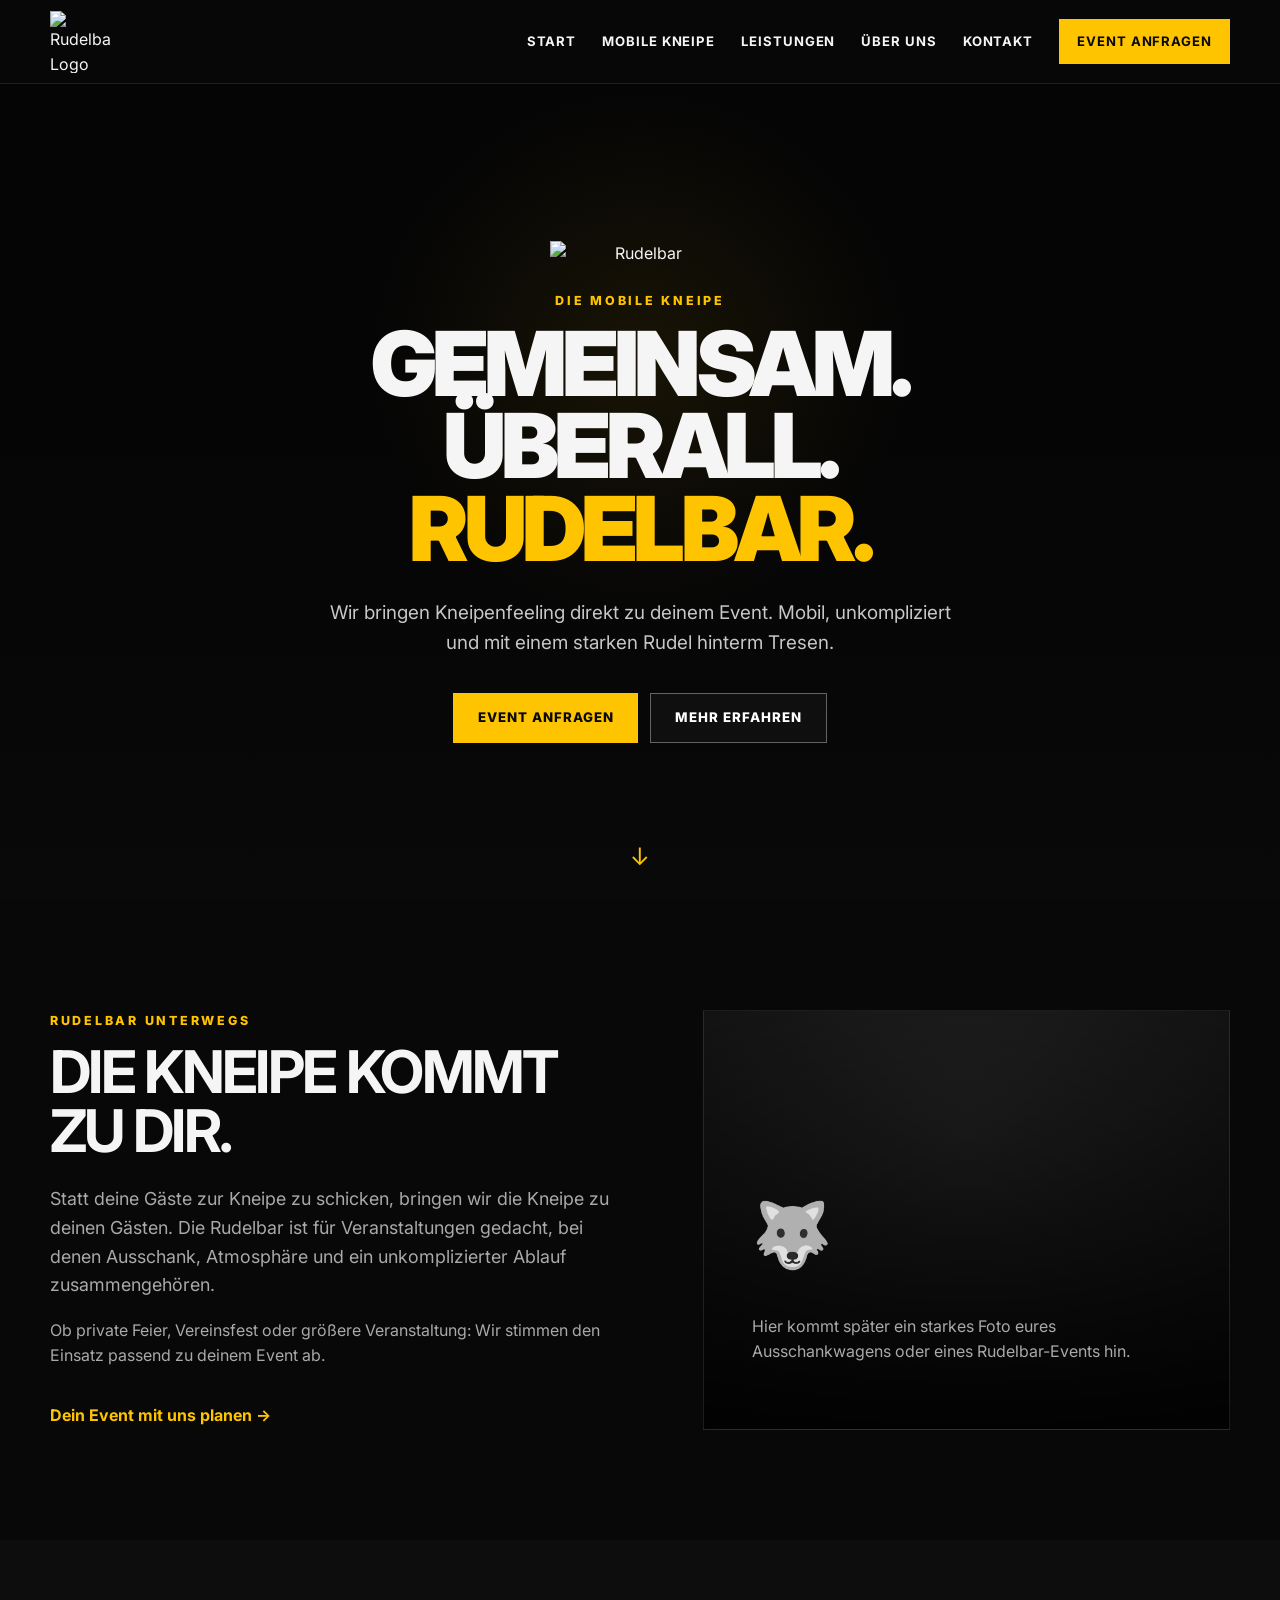
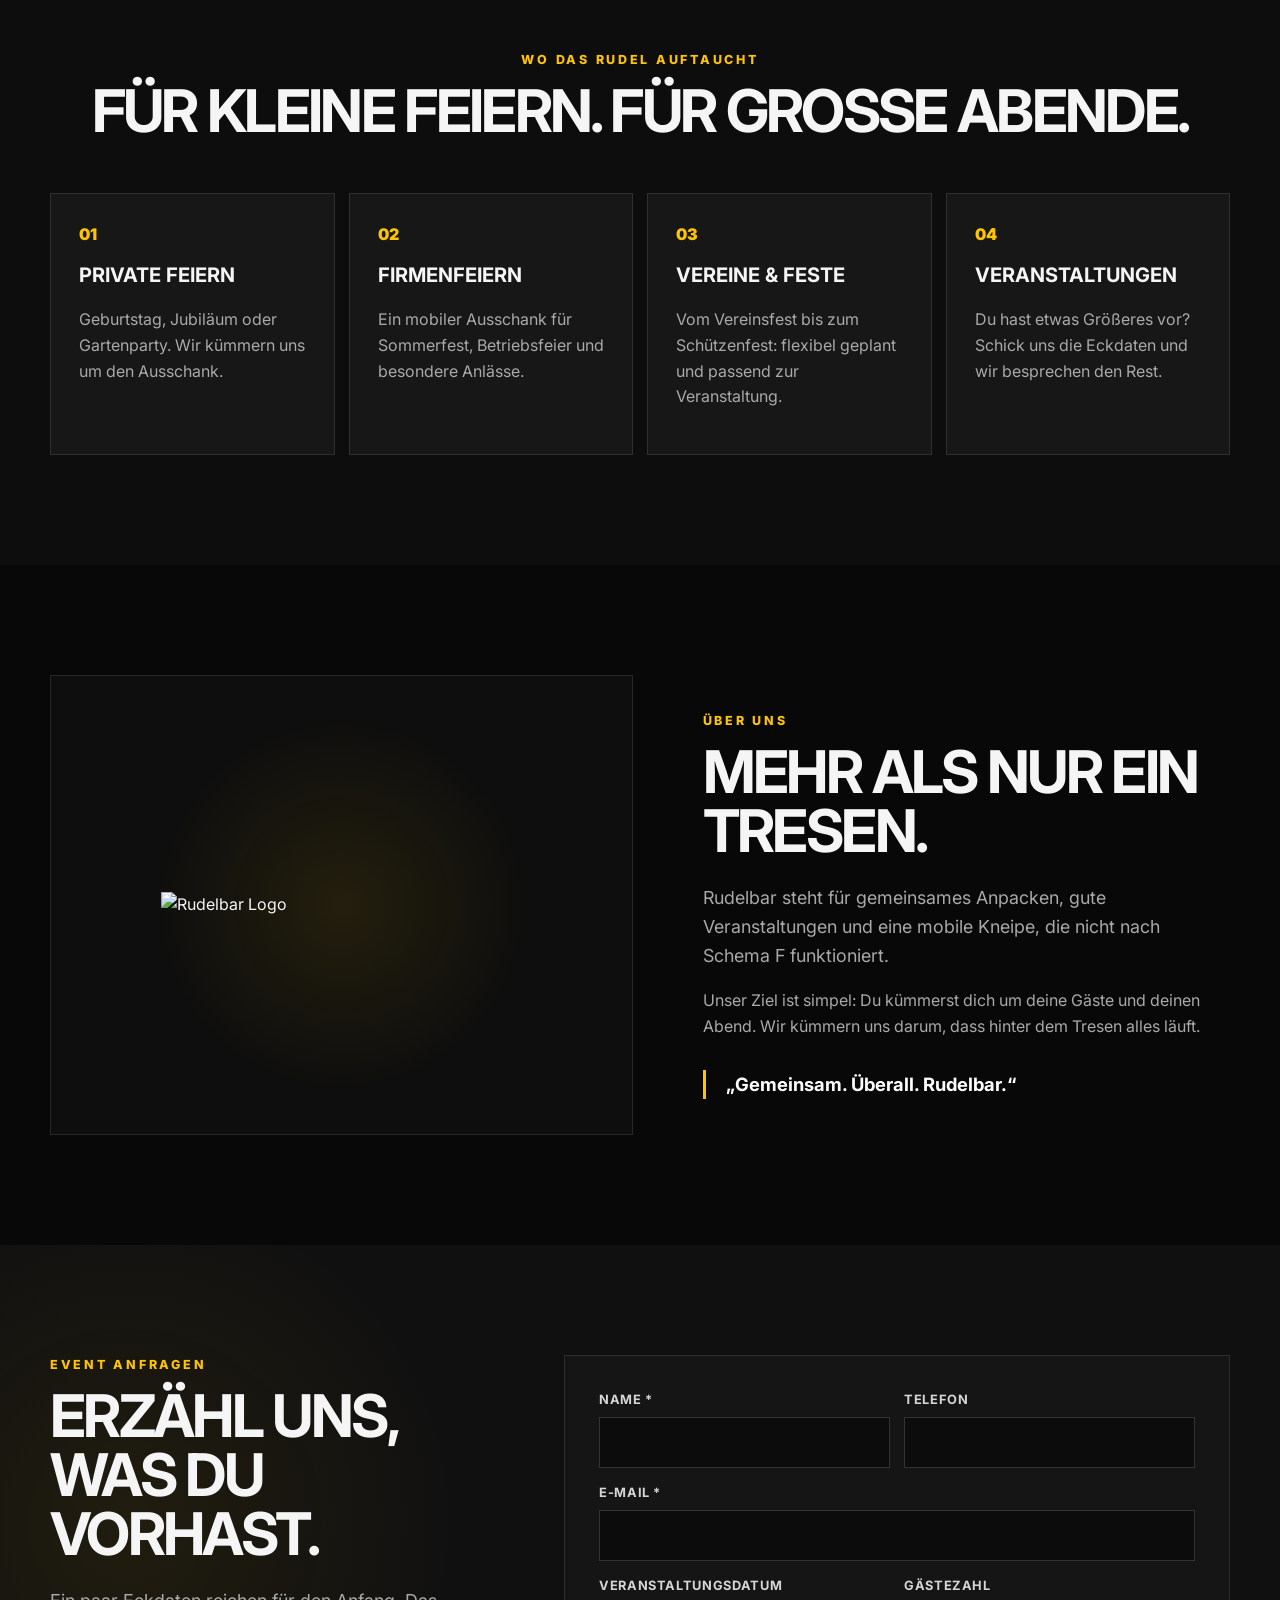
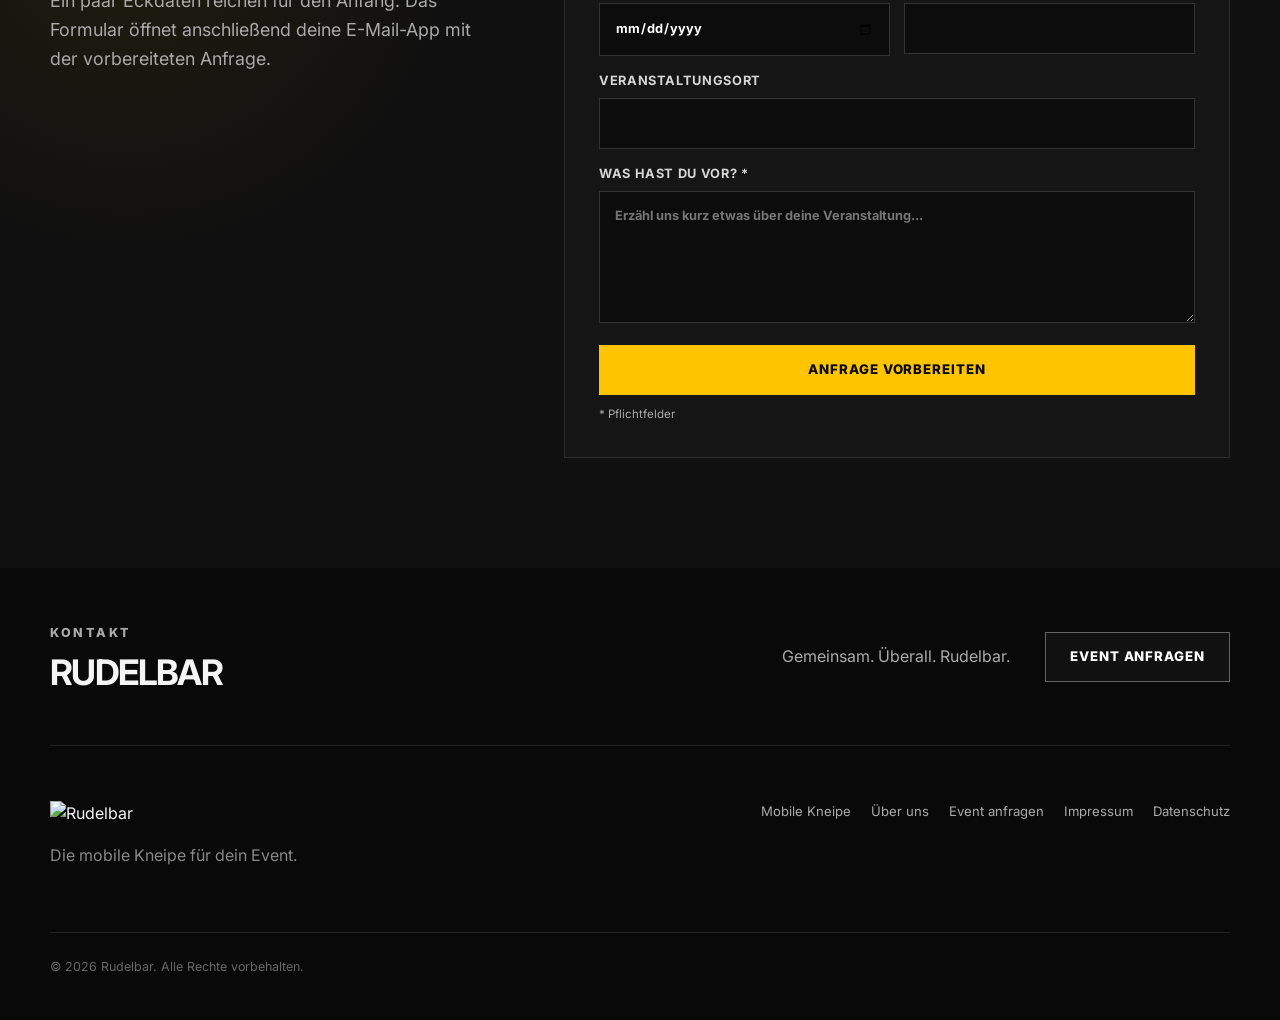
==== index.html @ 79d18b6d "Add files via upload" ====
<!DOCTYPE html>
<html lang="de">
<head>
  <meta charset="UTF-8">
  <meta name="viewport" content="width=device-width, initial-scale=1.0">
  <meta name="theme-color" content="#090909">
  <meta name="description" content="Rudelbar – die mobile Kneipe für dein Event. Gemeinsam. Überall. Rudelbar.">
  <title>Rudelbar | Die mobile Kneipe für dein Event</title>
  <link rel="stylesheet" href="style.css">
</head>
<body>
  <header class="site-header">
    <a class="brand" href="#start" aria-label="Rudelbar Startseite">
      <img src="assets/logo-haupt.png" alt="Rudelbar Logo">
    </a>

    <button class="menu-toggle" type="button" aria-label="Menü öffnen" aria-expanded="false">
      <span></span><span></span><span></span>
    </button>

    <nav class="main-nav" aria-label="Hauptnavigation">
      <a href="#start">Start</a>
      <a href="#mobile-kneipe">Mobile Kneipe</a>
      <a href="#leistungen">Leistungen</a>
      <a href="#ueber-uns">Über uns</a>
      <a href="#kontakt">Kontakt</a>
      <a class="nav-cta" href="#anfrage">Event anfragen</a>
    </nav>
  </header>

  <main>
    <section class="hero" id="start">
      <img class="hero-wolf" src="assets/wolf-hintergrund.png" alt="" aria-hidden="true">
      <div class="hero-overlay"></div>
      <div class="hero-content">
        <img class="hero-logo" src="assets/logo-haupt.png" alt="Rudelbar">
        <p class="eyebrow">Die mobile Kneipe</p>
        <h1>Gemeinsam.<br>Überall. <span>Rudelbar.</span></h1>
        <p class="hero-copy">
          Wir bringen Kneipenfeeling direkt zu deinem Event.
          Mobil, unkompliziert und mit einem starken Rudel hinterm Tresen.
        </p>
        <div class="hero-actions">
          <a class="button button-primary" href="#anfrage">Event anfragen</a>
          <a class="button button-secondary" href="#mobile-kneipe">Mehr erfahren</a>
        </div>
      </div>
      <a class="scroll-hint" href="#mobile-kneipe" aria-label="Weiter zur mobilen Kneipe">↓</a>
    </section>

    <section class="section section-dark" id="mobile-kneipe">
      <div class="section-inner split">
        <div>
          <p class="eyebrow">Rudelbar unterwegs</p>
          <h2>Die Kneipe kommt zu dir.</h2>
          <p class="lead">
            Statt deine Gäste zur Kneipe zu schicken, bringen wir die Kneipe zu deinen Gästen.
            Die Rudelbar ist für Veranstaltungen gedacht, bei denen Ausschank, Atmosphäre und
            ein unkomplizierter Ablauf zusammengehören.
          </p>
          <p>
            Ob private Feier, Vereinsfest oder größere Veranstaltung: Wir stimmen den Einsatz
            passend zu deinem Event ab.
          </p>
          <a class="text-link" href="#anfrage">Dein Event mit uns planen →</a>
        </div>

        <div class="visual-card">
          <div class="visual-mark">🐺</div>
          <p>Hier kommt später ein starkes Foto eures Ausschankwagens oder eines Rudelbar-Events hin.</p>
        </div>
      </div>
    </section>

    <section class="section" id="leistungen">
      <div class="section-inner">
        <p class="eyebrow centered">Wo das Rudel auftaucht</p>
        <h2 class="centered">Für kleine Feiern. Für große Abende.</h2>

        <div class="cards">
          <article class="card">
            <span class="card-number">01</span>
            <h3>Private Feiern</h3>
            <p>Geburtstag, Jubiläum oder Gartenparty. Wir kümmern uns um den Ausschank.</p>
          </article>
          <article class="card">
            <span class="card-number">02</span>
            <h3>Firmenfeiern</h3>
            <p>Ein mobiler Ausschank für Sommerfest, Betriebsfeier und besondere Anlässe.</p>
          </article>
          <article class="card">
            <span class="card-number">03</span>
            <h3>Vereine & Feste</h3>
            <p>Vom Vereinsfest bis zum Schützenfest: flexibel geplant und passend zur Veranstaltung.</p>
          </article>
          <article class="card">
            <span class="card-number">04</span>
            <h3>Veranstaltungen</h3>
            <p>Du hast etwas Größeres vor? Schick uns die Eckdaten und wir besprechen den Rest.</p>
          </article>
        </div>
      </div>
    </section>

    <section class="section section-dark" id="ueber-uns">
      <div class="section-inner split">
        <div class="logo-panel">
          <img src="assets/logo-haupt.png" alt="Rudelbar Logo">
        </div>
        <div>
          <p class="eyebrow">Über uns</p>
          <h2>Mehr als nur ein Tresen.</h2>
          <p class="lead">
            Rudelbar steht für gemeinsames Anpacken, gute Veranstaltungen und eine mobile Kneipe,
            die nicht nach Schema F funktioniert.
          </p>
          <p>
            Unser Ziel ist simpel: Du kümmerst dich um deine Gäste und deinen Abend.
            Wir kümmern uns darum, dass hinter dem Tresen alles läuft.
          </p>
          <blockquote>„Gemeinsam. Überall. Rudelbar.“</blockquote>
        </div>
      </div>
    </section>

    <section class="section request-section" id="anfrage">
      <div class="section-inner request-grid">
        <div>
          <p class="eyebrow">Event anfragen</p>
          <h2>Erzähl uns, was du vorhast.</h2>
          <p class="lead">
            Ein paar Eckdaten reichen für den Anfang. Das Formular öffnet anschließend deine
            E-Mail-App mit der vorbereiteten Anfrage.
          </p>
        </div>

        <form class="request-form" id="eventForm">
          <div class="form-row">
            <label>
              Name *
              <input type="text" name="name" required autocomplete="name">
            </label>
            <label>
              Telefon
              <input type="tel" name="telefon" autocomplete="tel">
            </label>
          </div>

          <label>
            E-Mail *
            <input type="email" name="email" required autocomplete="email">
          </label>

          <div class="form-row">
            <label>
              Veranstaltungsdatum
              <input type="date" name="datum">
            </label>
            <label>
              Gästezahl
              <input type="number" name="gaeste" min="1" inputmode="numeric">
            </label>
          </div>

          <label>
            Veranstaltungsort
            <input type="text" name="ort" autocomplete="address-level2">
          </label>

          <label>
            Was hast du vor? *
            <textarea name="nachricht" rows="5" required placeholder="Erzähl uns kurz etwas über deine Veranstaltung..."></textarea>
          </label>

          <button class="button button-primary form-submit" type="submit">Anfrage vorbereiten</button>
          <p class="form-note">* Pflichtfelder</p>
        </form>
      </div>
    </section>

    <section class="contact-strip" id="kontakt">
      <div>
        <p class="eyebrow">Kontakt</p>
        <h2>Rudelbar</h2>
      </div>
      <p>Gemeinsam. Überall. Rudelbar.</p>
      <a class="button button-secondary" href="#anfrage">Event anfragen</a>
    </section>
  </main>

  <footer class="site-footer">
    <div class="footer-brand">
      <img src="assets/logo-haupt.png" alt="Rudelbar">
      <p>Die mobile Kneipe für dein Event.</p>
    </div>

    <div class="footer-links">
      <a href="#mobile-kneipe">Mobile Kneipe</a>
      <a href="#ueber-uns">Über uns</a>
      <a href="#anfrage">Event anfragen</a>
      <a href="impressum.html">Impressum</a>
      <a href="datenschutz.html">Datenschutz</a>
    </div>

    <p class="copyright">© <span id="year"></span> Rudelbar. Alle Rechte vorbehalten.</p>
  </footer>

  <script src="script.js"></script>
</body>
</html>
---- style.css ----
@import url('https://fonts.googleapis.com/css2?family=Inter:wght@400;500;600;700;800;900&display=swap');

:root {
  --bg: #090909;
  --bg-soft: #111111;
  --panel: #171717;
  --text: #f5f5f5;
  --muted: #aaaaaa;
  --yellow: #ffc400;
  --line: rgba(255,255,255,.10);
  --max: 1180px;
  --header: 84px;
}

* { box-sizing: border-box; }

html {
  scroll-behavior: smooth;
  scroll-padding-top: var(--header);
}

body {
  margin: 0;
  background: var(--bg);
  color: var(--text);
  font-family: Inter, Arial, sans-serif;
  line-height: 1.6;
}

a { color: inherit; text-decoration: none; }
img { display: block; max-width: 100%; }
button, input, textarea { font: inherit; }

.site-header {
  height: var(--header);
  position: fixed;
  z-index: 1000;
  top: 0;
  left: 0;
  right: 0;
  display: flex;
  align-items: center;
  gap: 28px;
  padding: 0 max(24px, calc((100vw - var(--max))/2));
  background: rgba(8,8,8,.88);
  border-bottom: 1px solid var(--line);
  backdrop-filter: blur(14px);
}

.brand img {
  width: 62px;
  height: 62px;
  object-fit: contain;
}

.main-nav {
  margin-left: auto;
  display: flex;
  align-items: center;
  gap: 26px;
}

.main-nav a {
  font-size: .82rem;
  font-weight: 700;
  text-transform: uppercase;
  letter-spacing: .07em;
  transition: color .2s ease;
}

.main-nav a:hover { color: var(--yellow); }

.main-nav .nav-cta {
  padding: 12px 18px;
  background: var(--yellow);
  color: #090909;
}

.menu-toggle {
  display: none;
  margin-left: auto;
  padding: 8px;
  border: 0;
  background: transparent;
}

.menu-toggle span {
  display: block;
  width: 27px;
  height: 2px;
  margin: 6px 0;
  background: white;
}

.hero {
  min-height: 100svh;
  position: relative;
  overflow: hidden;
  display: grid;
  place-items: center;
  padding: calc(var(--header) + 70px) 24px 70px;
  background:
    radial-gradient(circle at 50% 40%, rgba(255,196,0,.08), transparent 32%),
    #050505;
}

.hero-wolf {
  position: absolute;
  width: min(820px, 82vw);
  max-height: 88vh;
  object-fit: contain;
  opacity: .08;
  filter: grayscale(1);
  pointer-events: none;
}

.hero-overlay {
  position: absolute;
  inset: 0;
  background: linear-gradient(to bottom, transparent 50%, #090909 100%);
}

.hero-content {
  position: relative;
  z-index: 2;
  width: min(850px, 100%);
  text-align: center;
}

.hero-logo {
  width: 180px;
  margin: 0 auto 24px;
}

.eyebrow {
  margin: 0 0 12px;
  color: var(--yellow);
  font-size: .78rem;
  font-weight: 800;
  text-transform: uppercase;
  letter-spacing: .22em;
}

.hero h1 {
  margin: 0;
  font-size: clamp(3rem, 7vw, 6.6rem);
  line-height: .92;
  text-transform: uppercase;
  letter-spacing: -.055em;
  font-weight: 900;
}

.hero h1 span { color: var(--yellow); }

.hero-copy {
  max-width: 650px;
  margin: 28px auto 0;
  color: #c7c7c7;
  font-size: clamp(1rem, 2vw, 1.18rem);
}

.hero-actions {
  display: flex;
  justify-content: center;
  flex-wrap: wrap;
  gap: 12px;
  margin-top: 34px;
}

.button {
  display: inline-flex;
  justify-content: center;
  align-items: center;
  min-height: 50px;
  padding: 0 24px;
  border: 1px solid transparent;
  cursor: pointer;
  font-size: .83rem;
  font-weight: 800;
  text-transform: uppercase;
  letter-spacing: .07em;
  transition: transform .2s ease, background .2s ease, border-color .2s ease;
}

.button:hover { transform: translateY(-2px); }

.button-primary {
  background: var(--yellow);
  color: #090909;
}

.button-secondary {
  border-color: rgba(255,255,255,.35);
  background: rgba(255,255,255,.03);
  color: white;
}

.scroll-hint {
  position: absolute;
  z-index: 3;
  bottom: 24px;
  font-size: 1.5rem;
  color: var(--yellow);
  animation: bounce 1.8s infinite;
}

@keyframes bounce {
  0%, 100% { transform: translateY(0); }
  50% { transform: translateY(7px); }
}

.section {
  padding: 110px 24px;
  background: #0d0d0d;
}

.section-dark { background: #080808; }

.section-inner {
  width: min(var(--max), 100%);
  margin: 0 auto;
}

.split {
  display: grid;
  grid-template-columns: 1.05fr .95fr;
  gap: 70px;
  align-items: center;
}

h2 {
  margin: 0 0 24px;
  font-size: clamp(2.2rem, 4.6vw, 4.4rem);
  line-height: 1;
  letter-spacing: -.045em;
  text-transform: uppercase;
}

h3 {
  margin: 12px 0 10px;
  font-size: 1.25rem;
  text-transform: uppercase;
}

.lead {
  color: #d7d7d7;
  font-size: 1.12rem;
}

.section p:not(.eyebrow) { color: #a9a9a9; }

.text-link {
  display: inline-block;
  margin-top: 18px;
  color: var(--yellow);
  font-weight: 700;
}

.visual-card {
  min-height: 420px;
  padding: 48px;
  display: flex;
  flex-direction: column;
  justify-content: flex-end;
  border: 1px solid var(--line);
  background:
    linear-gradient(to top, rgba(0,0,0,.9), rgba(0,0,0,.2)),
    radial-gradient(circle at 50% 30%, #282828, #111);
}

.visual-mark {
  font-size: 4rem;
  margin-bottom: 12px;
}

.centered { text-align: center; }

.cards {
  display: grid;
  grid-template-columns: repeat(4, 1fr);
  gap: 14px;
  margin-top: 52px;
}

.card {
  min-height: 260px;
  padding: 28px;
  border: 1px solid var(--line);
  background: var(--panel);
  transition: transform .2s ease, border-color .2s ease;
}

.card:hover {
  transform: translateY(-5px);
  border-color: rgba(255,196,0,.55);
}

.card-number {
  color: var(--yellow);
  font-weight: 900;
}

.logo-panel {
  min-height: 460px;
  display: grid;
  place-items: center;
  border: 1px solid var(--line);
  background:
    radial-gradient(circle, rgba(255,196,0,.09), transparent 50%),
    #0e0e0e;
}

.logo-panel img { width: min(360px, 75%); }

blockquote {
  margin: 30px 0 0;
  padding-left: 20px;
  border-left: 3px solid var(--yellow);
  color: white;
  font-size: 1.15rem;
  font-weight: 700;
}

.request-section {
  background:
    radial-gradient(circle at 10% 30%, rgba(255,196,0,.07), transparent 25%),
    #101010;
}

.request-grid {
  display: grid;
  grid-template-columns: .8fr 1.2fr;
  gap: 70px;
  align-items: start;
}

.request-form {
  padding: 34px;
  border: 1px solid var(--line);
  background: #151515;
}

.form-row {
  display: grid;
  grid-template-columns: 1fr 1fr;
  gap: 14px;
}

label {
  display: block;
  margin-bottom: 15px;
  color: #d6d6d6;
  font-size: .8rem;
  font-weight: 700;
  text-transform: uppercase;
  letter-spacing: .05em;
}

input, textarea {
  width: 100%;
  margin-top: 7px;
  padding: 14px 15px;
  border: 1px solid #333;
  border-radius: 0;
  outline: none;
  background: #0c0c0c;
  color: white;
}

input:focus, textarea:focus { border-color: var(--yellow); }

textarea { resize: vertical; }

.form-submit {
  width: 100%;
  border: 0;
}

.form-note {
  margin: 10px 0 0;
  font-size: .72rem;
}

.contact-strip {
  width: min(var(--max), calc(100% - 48px));
  margin: 0 auto;
  padding: 55px 0;
  display: grid;
  grid-template-columns: 1fr auto auto;
  gap: 35px;
  align-items: center;
  border-bottom: 1px solid var(--line);
}

.contact-strip h2 { margin: 0; font-size: 2.2rem; }
.contact-strip p { color: #aaa; }

.site-footer {
  width: min(var(--max), calc(100% - 48px));
  margin: 0 auto;
  padding: 55px 0 30px;
  display: grid;
  grid-template-columns: 1fr auto;
  gap: 35px;
  align-items: start;
}

.footer-brand img { width: 100px; }
.footer-brand p { color: #888; }

.footer-links {
  display: flex;
  flex-wrap: wrap;
  justify-content: flex-end;
  gap: 20px;
  font-size: .82rem;
  color: #aaa;
}

.footer-links a:hover { color: var(--yellow); }

.copyright {
  grid-column: 1 / -1;
  padding-top: 24px;
  border-top: 1px solid var(--line);
  color: #666;
  font-size: .78rem;
}

.legal-page {
  min-height: 100vh;
  padding: calc(var(--header) + 70px) 24px 80px;
}

.legal-inner {
  width: min(850px, 100%);
  margin: 0 auto;
}

.legal-inner h1 {
  font-size: clamp(2.5rem, 7vw, 5rem);
  text-transform: uppercase;
}

.legal-inner h2 {
  margin-top: 40px;
  font-size: 1.5rem;
}

.legal-inner p { color: #aaa; }
.legal-back { color: var(--yellow); font-weight: 700; }

@media (max-width: 950px) {
  .menu-toggle { display: block; }

  .main-nav {
    position: absolute;
    top: var(--header);
    left: 0;
    right: 0;
    display: none;
    padding: 20px 24px 28px;
    flex-direction: column;
    align-items: stretch;
    gap: 0;
    background: #0a0a0a;
    border-bottom: 1px solid var(--line);
  }

  .main-nav.open { display: flex; }
  .main-nav a { padding: 14px 0; }
  .main-nav .nav-cta { margin-top: 10px; padding: 14px; text-align: center; }

  .split, .request-grid { grid-template-columns: 1fr; gap: 45px; }
  .cards { grid-template-columns: repeat(2, 1fr); }
  .contact-strip { grid-template-columns: 1fr; gap: 12px; }
}

@media (max-width: 600px) {
  :root { --header: 72px; }

  .site-header { padding: 0 18px; }
  .brand img { width: 52px; height: 52px; }

  .hero { padding-left: 18px; padding-right: 18px; }
  .hero-logo { width: 135px; }
  .hero h1 { font-size: clamp(2.8rem, 15vw, 4.6rem); }

  .section { padding: 78px 18px; }
  .cards { grid-template-columns: 1fr; }
  .card { min-height: auto; }
  .visual-card, .logo-panel { min-height: 330px; }

  .request-form { padding: 22px; }
  .form-row { grid-template-columns: 1fr; gap: 0; }

  .contact-strip, .site-footer {
    width: calc(100% - 36px);
  }

  .site-footer { grid-template-columns: 1fr; }
  .footer-links { justify-content: flex-start; flex-direction: column; gap: 12px; }
}
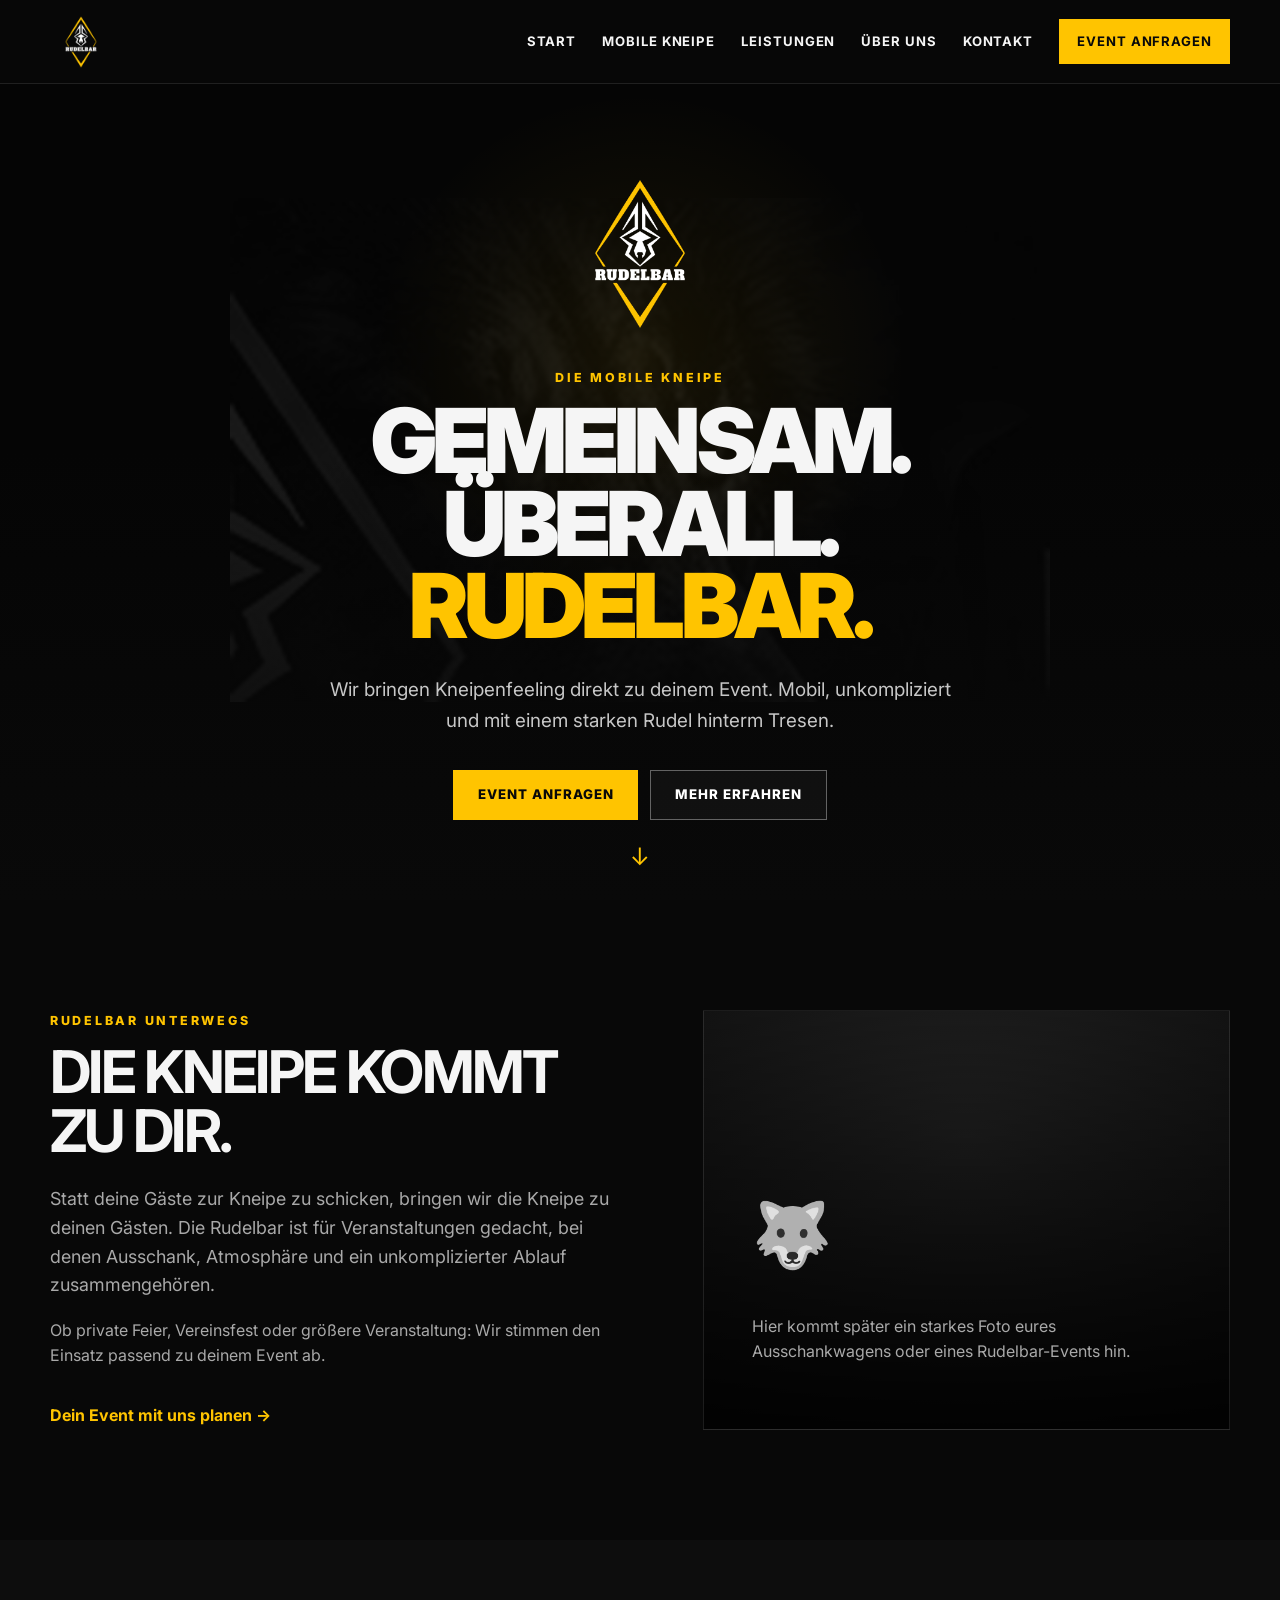
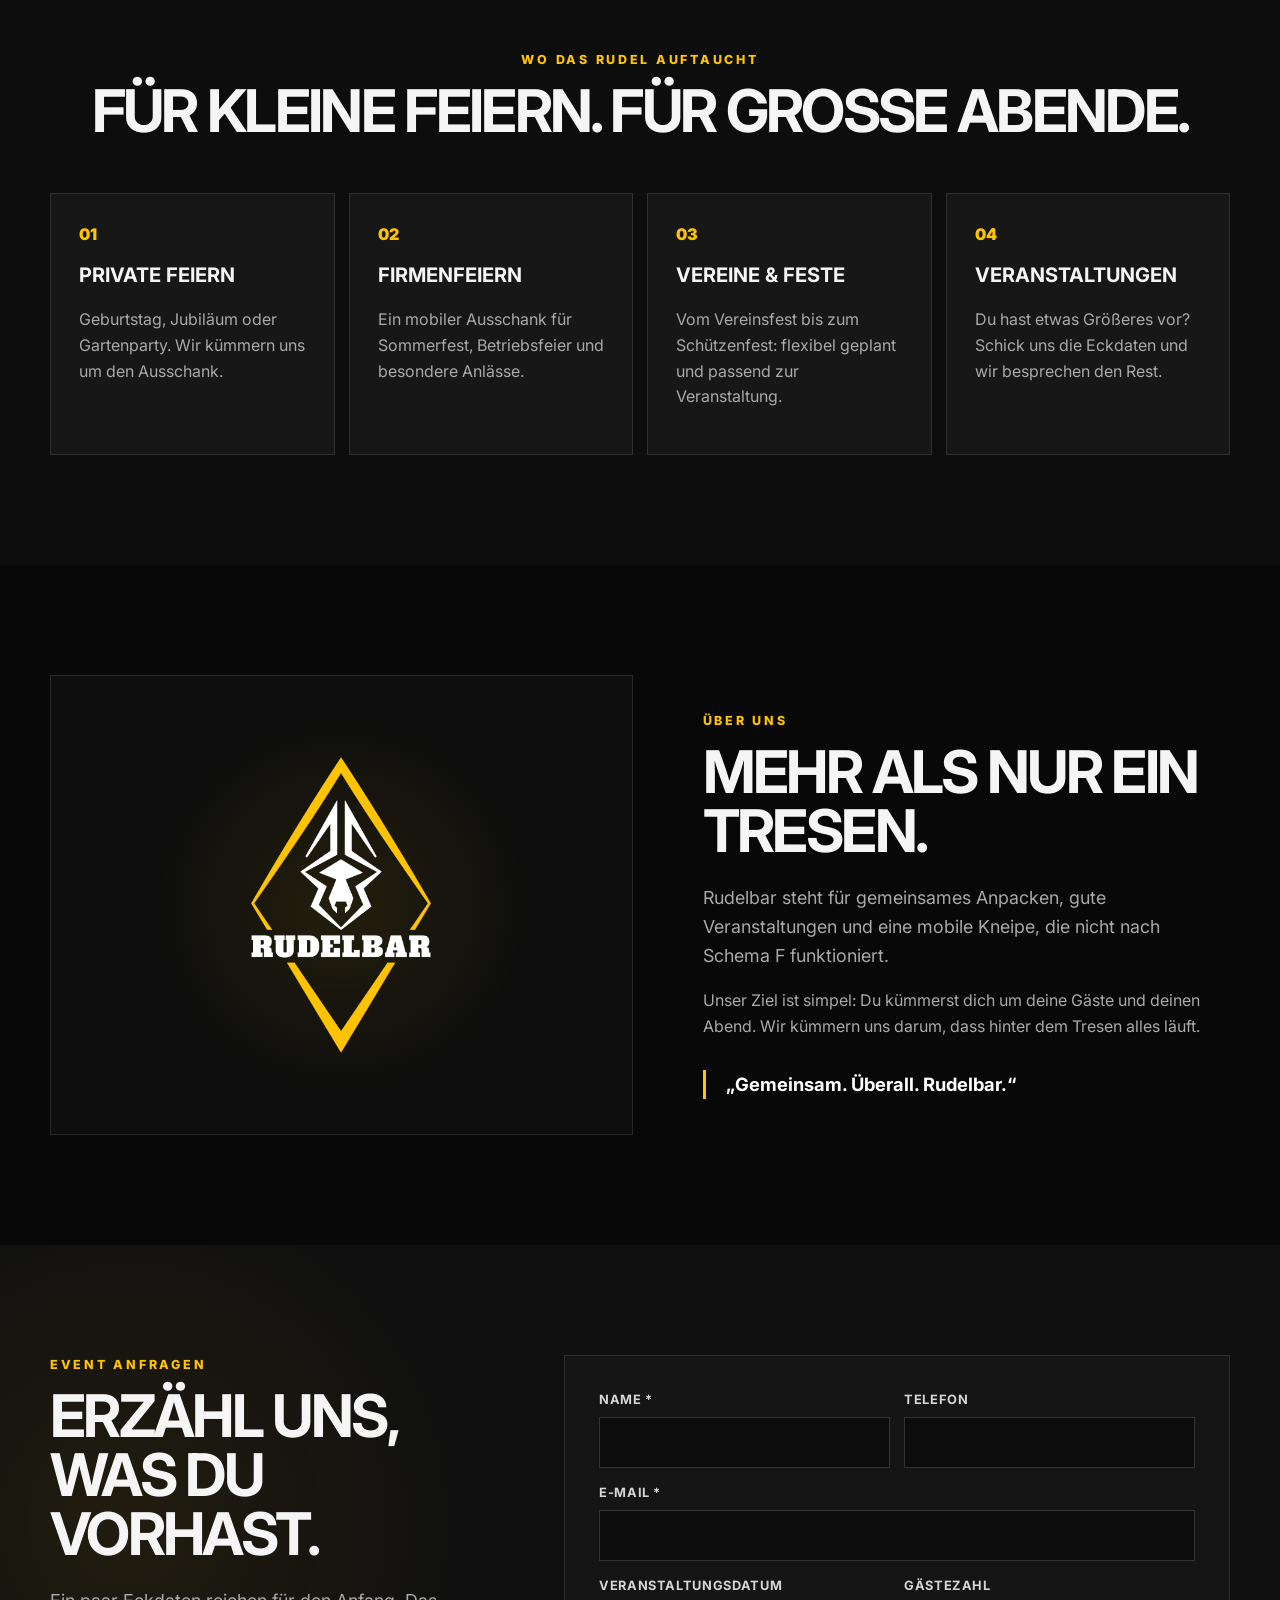
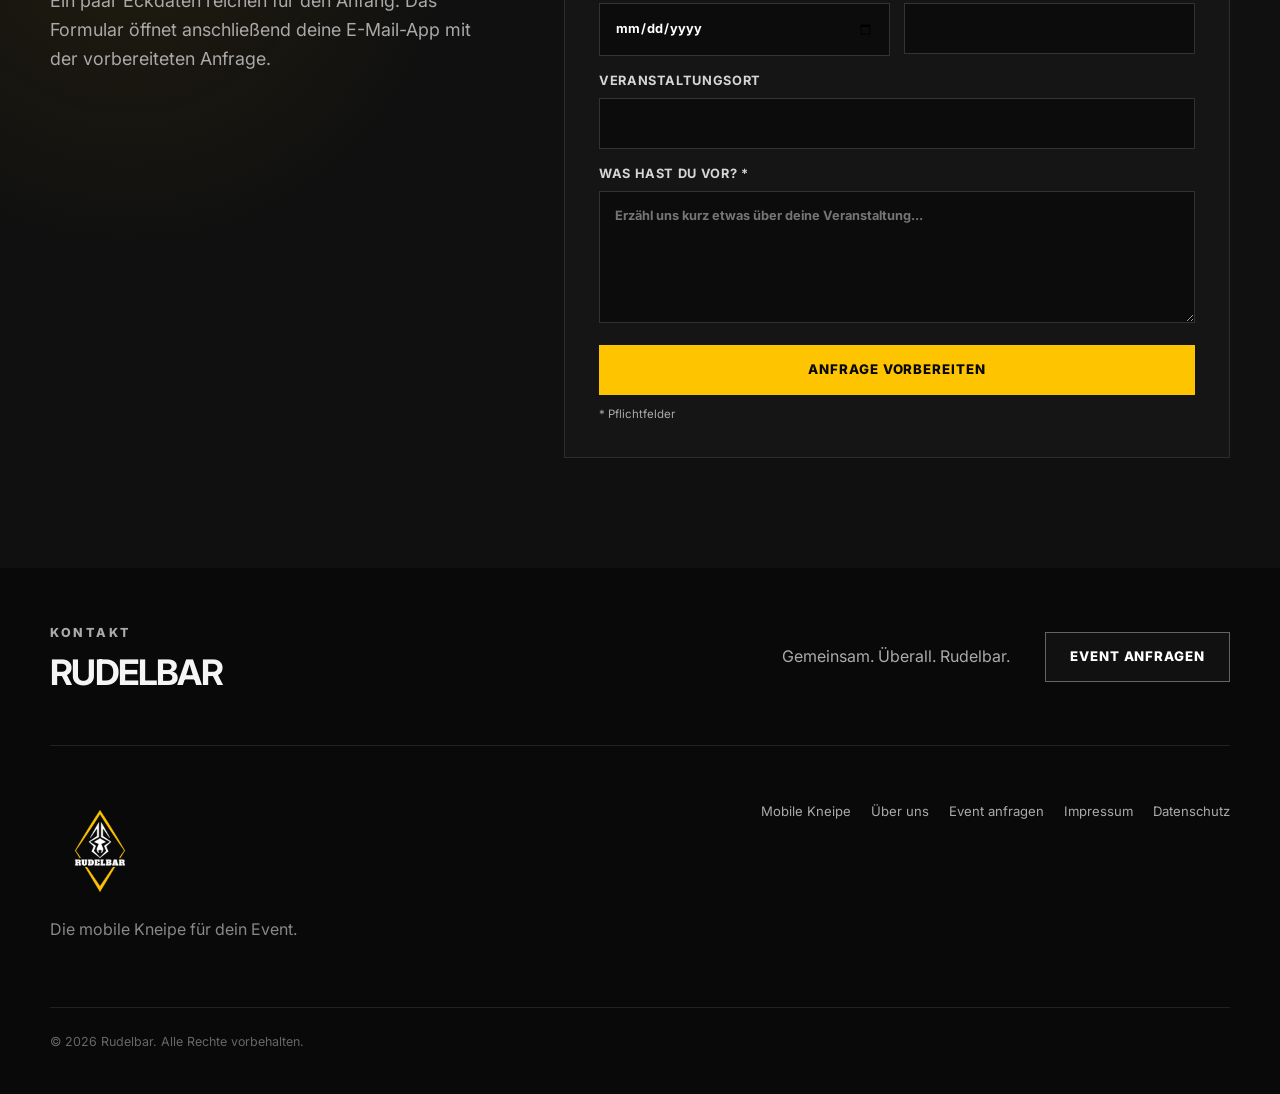
==== commit 8eef857a: "Add files via upload" ====
--- a/index.html
+++ b/index.html
@@ -11,7 +11,7 @@
 <body>
   <header class="site-header">
     <a class="brand" href="#start" aria-label="Rudelbar Startseite">
-      <img src="assets/logo-haupt.png" alt="Rudelbar Logo">
+      <img src="logo-haupt.png" alt="Rudelbar Logo">
     </a>
 
     <button class="menu-toggle" type="button" aria-label="Menü öffnen" aria-expanded="false">
@@ -30,10 +30,10 @@
 
   <main>
     <section class="hero" id="start">
-      <img class="hero-wolf" src="assets/wolf-hintergrund.png" alt="" aria-hidden="true">
+      <img class="hero-wolf" src="wolf-hintergrund.png" alt="" aria-hidden="true">
       <div class="hero-overlay"></div>
       <div class="hero-content">
-        <img class="hero-logo" src="assets/logo-haupt.png" alt="Rudelbar">
+        <img class="hero-logo" src="logo-haupt.png" alt="Rudelbar">
         <p class="eyebrow">Die mobile Kneipe</p>
         <h1>Gemeinsam.<br>Überall. <span>Rudelbar.</span></h1>
         <p class="hero-copy">
@@ -105,7 +105,7 @@
     <section class="section section-dark" id="ueber-uns">
       <div class="section-inner split">
         <div class="logo-panel">
-          <img src="assets/logo-haupt.png" alt="Rudelbar Logo">
+          <img src="logo-haupt.png" alt="Rudelbar Logo">
         </div>
         <div>
           <p class="eyebrow">Über uns</p>
@@ -190,7 +190,7 @@
 
   <footer class="site-footer">
     <div class="footer-brand">
-      <img src="assets/logo-haupt.png" alt="Rudelbar">
+      <img src="logo-haupt.png" alt="Rudelbar">
       <p>Die mobile Kneipe für dein Event.</p>
     </div>
 
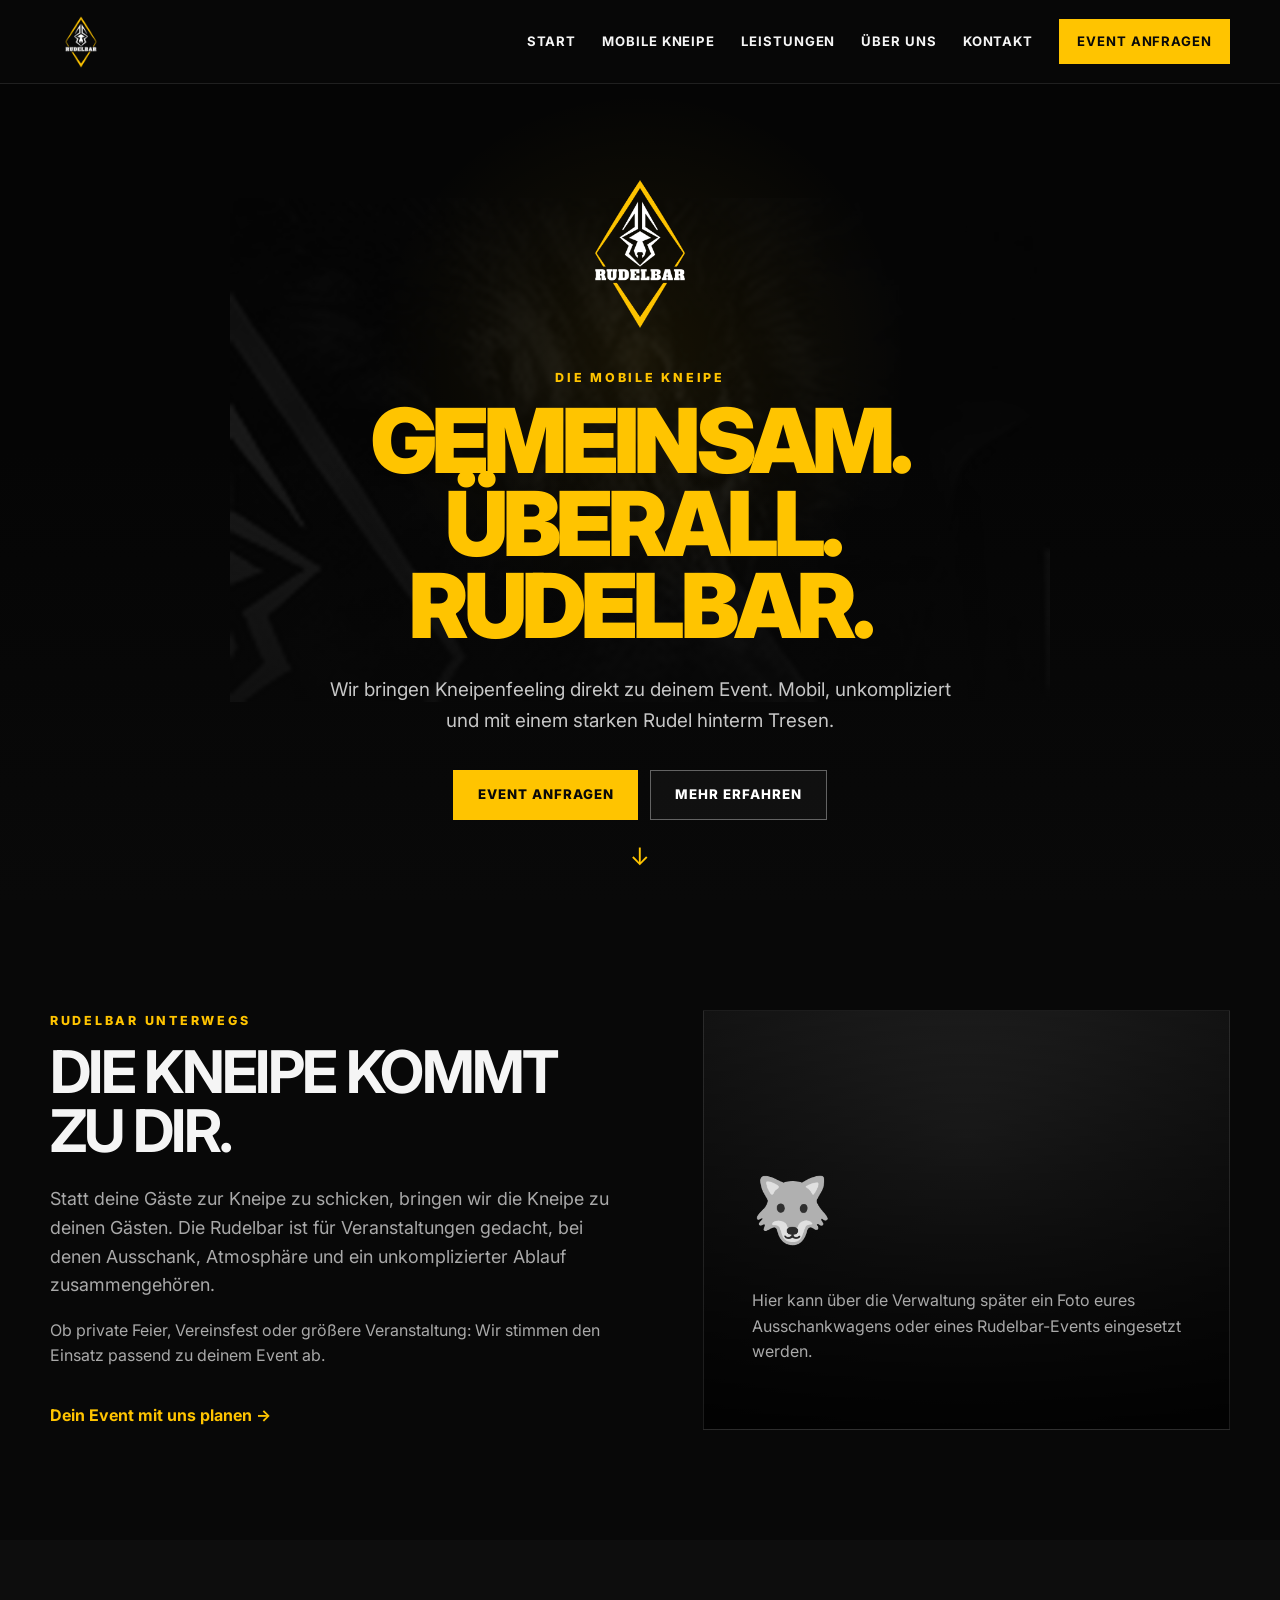
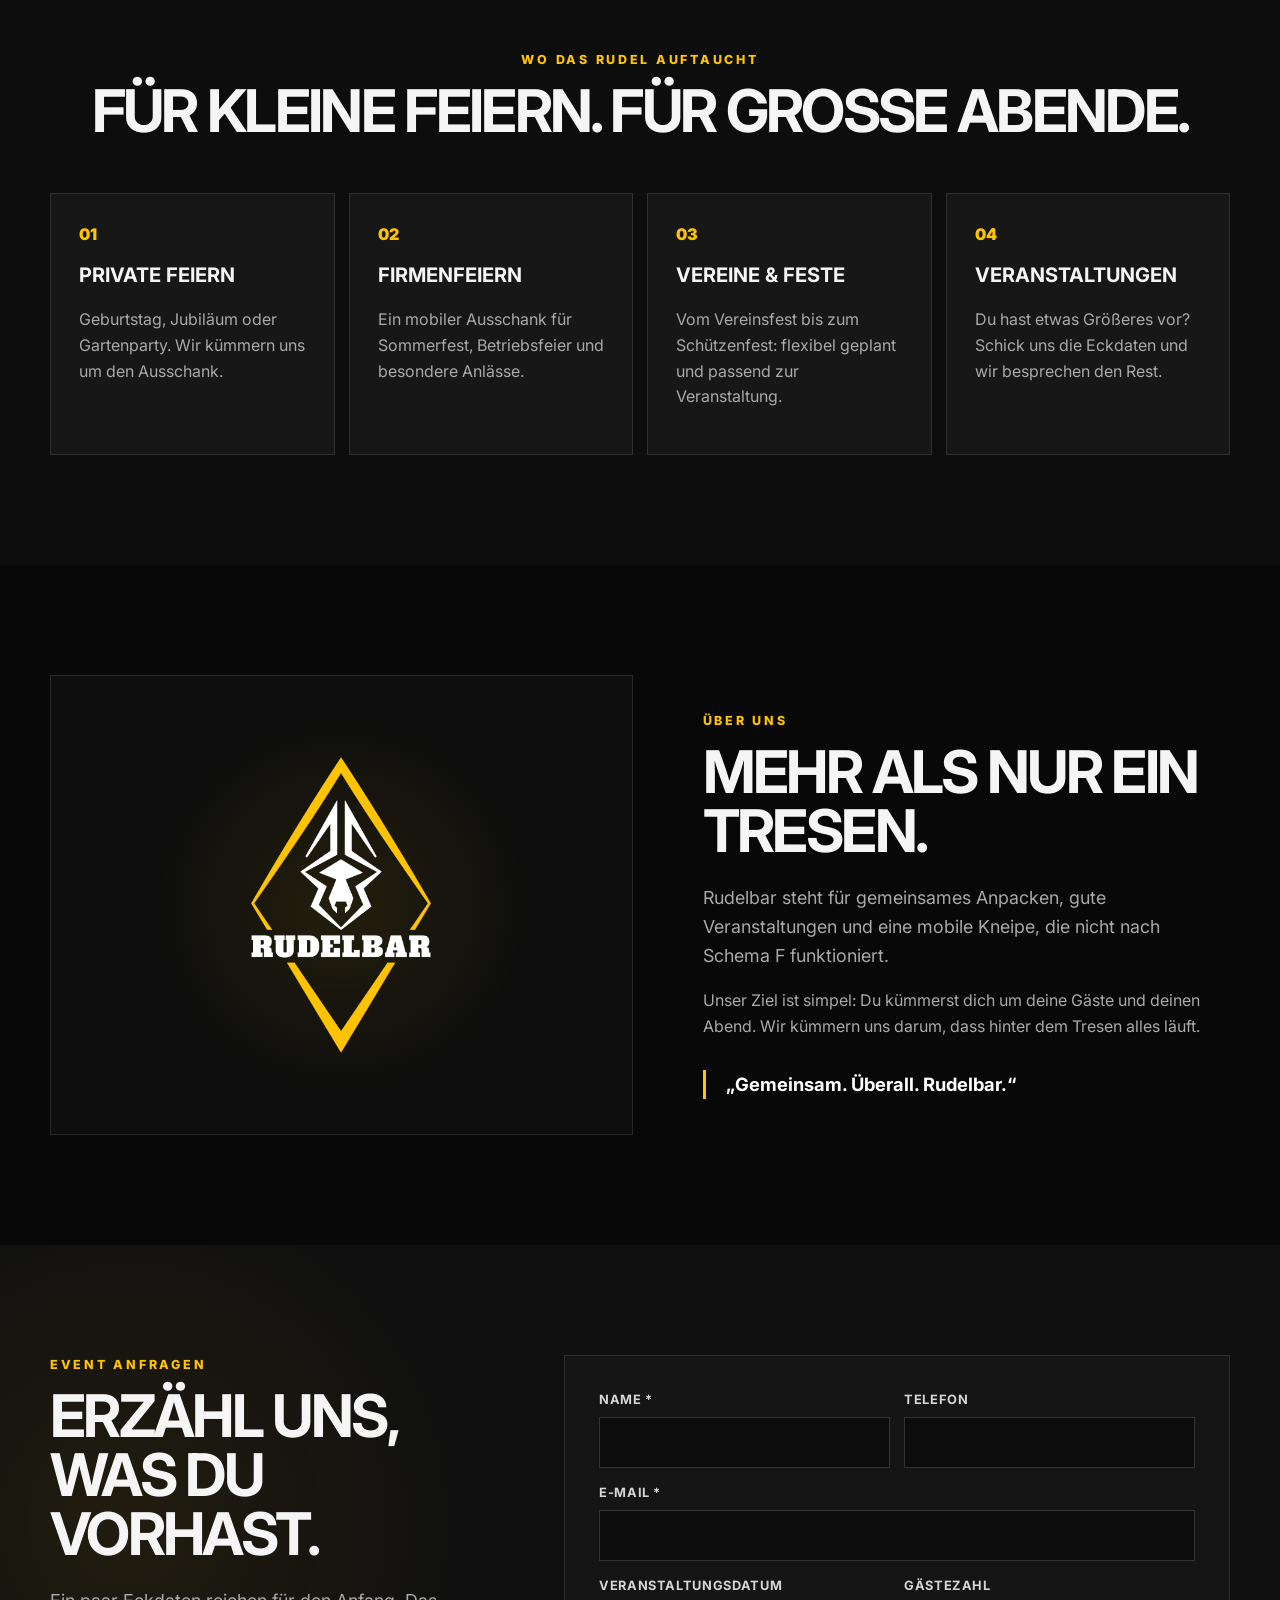
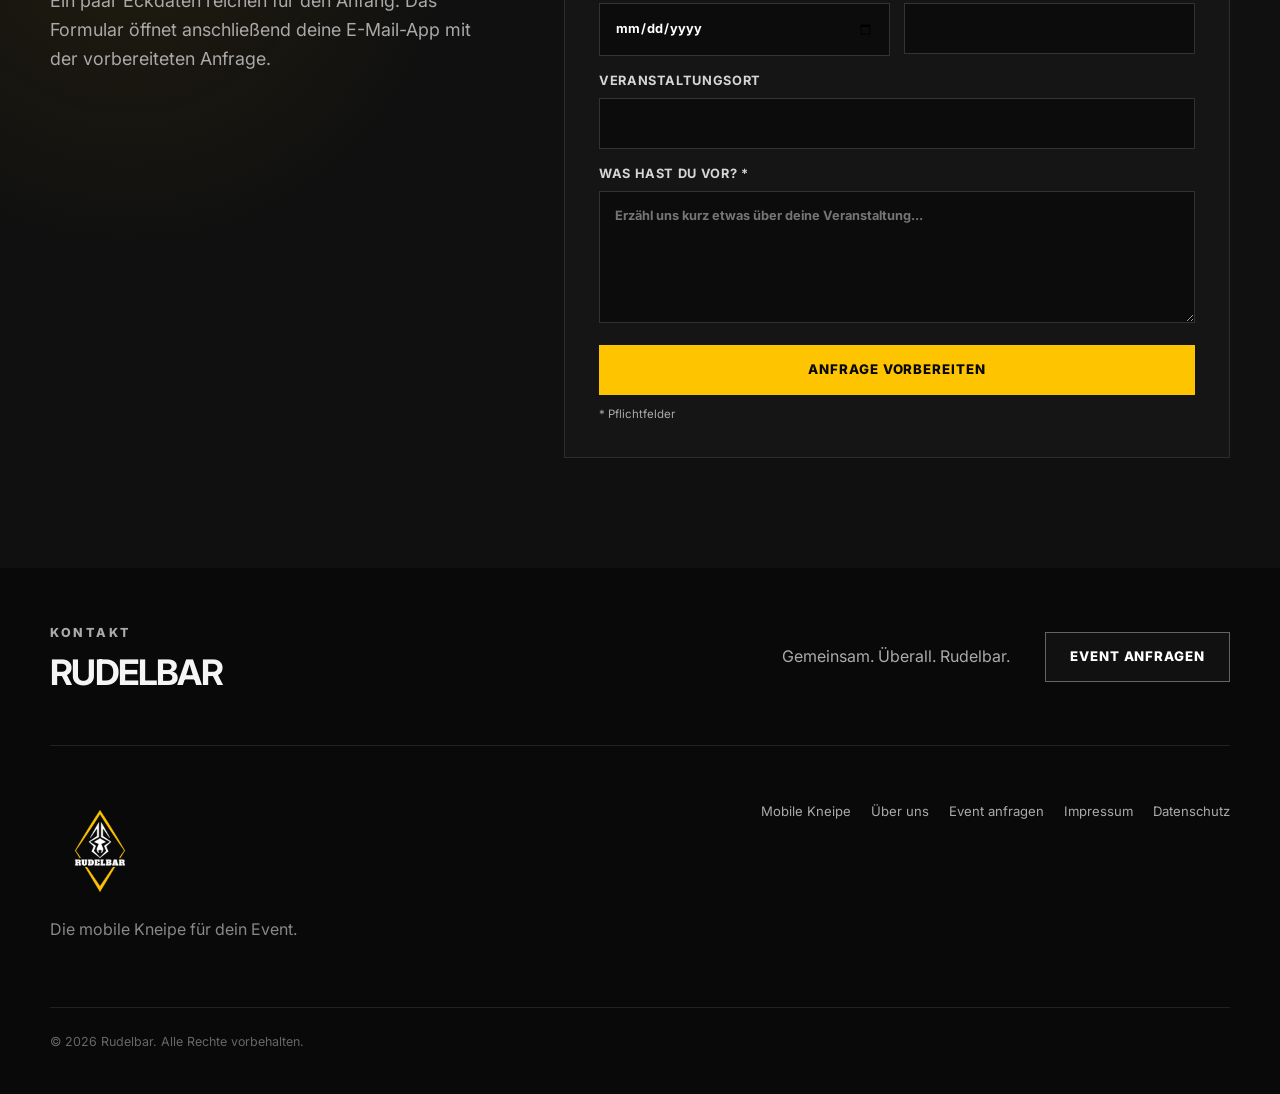
==== commit 4a60be0f: "Add files via upload" ====
--- a/index.html
+++ b/index.html
@@ -13,14 +13,12 @@
     <a class="brand" href="#start" aria-label="Rudelbar Startseite">
       <img src="logo-haupt.png" alt="Rudelbar Logo">
     </a>
-
     <button class="menu-toggle" type="button" aria-label="Menü öffnen" aria-expanded="false">
       <span></span><span></span><span></span>
     </button>
-
     <nav class="main-nav" aria-label="Hauptnavigation">
       <a href="#start">Start</a>
-      <a href="#mobile-kneipe">Mobile Kneipe</a>
+      <a data-section-link="mobileKneipe" href="#mobile-kneipe">Mobile Kneipe</a>
       <a href="#leistungen">Leistungen</a>
       <a href="#ueber-uns">Über uns</a>
       <a href="#kontakt">Kontakt</a>
@@ -34,91 +32,50 @@
       <div class="hero-overlay"></div>
       <div class="hero-content">
         <img class="hero-logo" src="logo-haupt.png" alt="Rudelbar">
-        <p class="eyebrow">Die mobile Kneipe</p>
-        <h1>Gemeinsam.<br>Überall. <span>Rudelbar.</span></h1>
-        <p class="hero-copy">
-          Wir bringen Kneipenfeeling direkt zu deinem Event.
-          Mobil, unkompliziert und mit einem starken Rudel hinterm Tresen.
-        </p>
+        <p class="eyebrow" data-content="hero.eyebrow"></p>
+        <h1><span class="normal-accent" data-content="hero.headline1"></span><br><span class="normal-accent" data-content="hero.headline2"></span> <span data-content="hero.headlineAccent"></span></h1>
+        <p class="hero-copy" data-content="hero.text"></p>
         <div class="hero-actions">
-          <a class="button button-primary" href="#anfrage">Event anfragen</a>
-          <a class="button button-secondary" href="#mobile-kneipe">Mehr erfahren</a>
+          <a class="button button-primary" href="#anfrage" data-content="hero.primaryButton"></a>
+          <a class="button button-secondary" href="#mobile-kneipe" data-content="hero.secondaryButton"></a>
         </div>
       </div>
-      <a class="scroll-hint" href="#mobile-kneipe" aria-label="Weiter zur mobilen Kneipe">↓</a>
+      <a class="scroll-hint" href="#mobile-kneipe" aria-label="Weiter">↓</a>
     </section>
 
-    <section class="section section-dark" id="mobile-kneipe">
+    <section class="section section-dark" id="mobile-kneipe" data-section="mobileKneipe">
       <div class="section-inner split">
         <div>
-          <p class="eyebrow">Rudelbar unterwegs</p>
-          <h2>Die Kneipe kommt zu dir.</h2>
-          <p class="lead">
-            Statt deine Gäste zur Kneipe zu schicken, bringen wir die Kneipe zu deinen Gästen.
-            Die Rudelbar ist für Veranstaltungen gedacht, bei denen Ausschank, Atmosphäre und
-            ein unkomplizierter Ablauf zusammengehören.
-          </p>
-          <p>
-            Ob private Feier, Vereinsfest oder größere Veranstaltung: Wir stimmen den Einsatz
-            passend zu deinem Event ab.
-          </p>
+          <p class="eyebrow" data-content="mobile.eyebrow"></p>
+          <h2 data-content="mobile.headline"></h2>
+          <p class="lead" data-content="mobile.lead"></p>
+          <p data-content="mobile.text"></p>
           <a class="text-link" href="#anfrage">Dein Event mit uns planen →</a>
         </div>
-
-        <div class="visual-card">
+        <div class="visual-card" id="mobileVisual">
           <div class="visual-mark">🐺</div>
-          <p>Hier kommt später ein starkes Foto eures Ausschankwagens oder eines Rudelbar-Events hin.</p>
+          <p id="mobilePlaceholder">Hier kann über die Verwaltung später ein Foto eures Ausschankwagens oder eines Rudelbar-Events eingesetzt werden.</p>
         </div>
       </div>
     </section>
 
     <section class="section" id="leistungen">
       <div class="section-inner">
-        <p class="eyebrow centered">Wo das Rudel auftaucht</p>
-        <h2 class="centered">Für kleine Feiern. Für große Abende.</h2>
-
-        <div class="cards">
-          <article class="card">
-            <span class="card-number">01</span>
-            <h3>Private Feiern</h3>
-            <p>Geburtstag, Jubiläum oder Gartenparty. Wir kümmern uns um den Ausschank.</p>
-          </article>
-          <article class="card">
-            <span class="card-number">02</span>
-            <h3>Firmenfeiern</h3>
-            <p>Ein mobiler Ausschank für Sommerfest, Betriebsfeier und besondere Anlässe.</p>
-          </article>
-          <article class="card">
-            <span class="card-number">03</span>
-            <h3>Vereine & Feste</h3>
-            <p>Vom Vereinsfest bis zum Schützenfest: flexibel geplant und passend zur Veranstaltung.</p>
-          </article>
-          <article class="card">
-            <span class="card-number">04</span>
-            <h3>Veranstaltungen</h3>
-            <p>Du hast etwas Größeres vor? Schick uns die Eckdaten und wir besprechen den Rest.</p>
-          </article>
-        </div>
+        <p class="eyebrow centered" data-content="services.eyebrow"></p>
+        <h2 class="centered" data-content="services.headline"></h2>
+        <div class="cards" id="serviceCards"></div>
       </div>
     </section>
 
     <section class="section section-dark" id="ueber-uns">
       <div class="section-inner split">
-        <div class="logo-panel">
-          <img src="logo-haupt.png" alt="Rudelbar Logo">
-        </div>
+        <div class="logo-panel"><img src="logo-haupt.png" alt="Rudelbar Logo"></div>
         <div>
-          <p class="eyebrow">Über uns</p>
-          <h2>Mehr als nur ein Tresen.</h2>
-          <p class="lead">
-            Rudelbar steht für gemeinsames Anpacken, gute Veranstaltungen und eine mobile Kneipe,
-            die nicht nach Schema F funktioniert.
-          </p>
-          <p>
-            Unser Ziel ist simpel: Du kümmerst dich um deine Gäste und deinen Abend.
-            Wir kümmern uns darum, dass hinter dem Tresen alles läuft.
-          </p>
-          <blockquote>„Gemeinsam. Überall. Rudelbar.“</blockquote>
+          <p class="eyebrow" data-content="about.eyebrow"></p>
+          <h2 data-content="about.headline"></h2>
+          <p class="lead" data-content="about.lead"></p>
+          <p data-content="about.text"></p>
+          <blockquote>„<span data-content="brand.slogan"></span>“</blockquote>
         </div>
       </div>
     </section>
@@ -126,52 +83,22 @@
     <section class="section request-section" id="anfrage">
       <div class="section-inner request-grid">
         <div>
-          <p class="eyebrow">Event anfragen</p>
-          <h2>Erzähl uns, was du vorhast.</h2>
-          <p class="lead">
-            Ein paar Eckdaten reichen für den Anfang. Das Formular öffnet anschließend deine
-            E-Mail-App mit der vorbereiteten Anfrage.
-          </p>
+          <p class="eyebrow" data-content="request.eyebrow"></p>
+          <h2 data-content="request.headline"></h2>
+          <p class="lead" data-content="request.text"></p>
         </div>
-
         <form class="request-form" id="eventForm">
           <div class="form-row">
-            <label>
-              Name *
-              <input type="text" name="name" required autocomplete="name">
-            </label>
-            <label>
-              Telefon
-              <input type="tel" name="telefon" autocomplete="tel">
-            </label>
+            <label>Name *<input type="text" name="name" required autocomplete="name"></label>
+            <label>Telefon<input type="tel" name="telefon" autocomplete="tel"></label>
           </div>
-
-          <label>
-            E-Mail *
-            <input type="email" name="email" required autocomplete="email">
-          </label>
-
+          <label>E-Mail *<input type="email" name="email" required autocomplete="email"></label>
           <div class="form-row">
-            <label>
-              Veranstaltungsdatum
-              <input type="date" name="datum">
-            </label>
-            <label>
-              Gästezahl
-              <input type="number" name="gaeste" min="1" inputmode="numeric">
-            </label>
+            <label>Veranstaltungsdatum<input type="date" name="datum"></label>
+            <label>Gästezahl<input type="number" name="gaeste" min="1" inputmode="numeric"></label>
           </div>
-
-          <label>
-            Veranstaltungsort
-            <input type="text" name="ort" autocomplete="address-level2">
-          </label>
-
-          <label>
-            Was hast du vor? *
-            <textarea name="nachricht" rows="5" required placeholder="Erzähl uns kurz etwas über deine Veranstaltung..."></textarea>
-          </label>
-
+          <label>Veranstaltungsort<input type="text" name="ort" autocomplete="address-level2"></label>
+          <label>Was hast du vor? *<textarea name="nachricht" rows="5" required placeholder="Erzähl uns kurz etwas über deine Veranstaltung..."></textarea></label>
           <button class="button button-primary form-submit" type="submit">Anfrage vorbereiten</button>
           <p class="form-note">* Pflichtfelder</p>
         </form>
@@ -179,11 +106,8 @@
     </section>
 
     <section class="contact-strip" id="kontakt">
-      <div>
-        <p class="eyebrow">Kontakt</p>
-        <h2>Rudelbar</h2>
-      </div>
-      <p>Gemeinsam. Überall. Rudelbar.</p>
+      <div><p class="eyebrow">Kontakt</p><h2>Rudelbar</h2></div>
+      <p data-content="brand.slogan"></p>
       <a class="button button-secondary" href="#anfrage">Event anfragen</a>
     </section>
   </main>
@@ -193,7 +117,6 @@
       <img src="logo-haupt.png" alt="Rudelbar">
       <p>Die mobile Kneipe für dein Event.</p>
     </div>
-
     <div class="footer-links">
       <a href="#mobile-kneipe">Mobile Kneipe</a>
       <a href="#ueber-uns">Über uns</a>
@@ -201,10 +124,8 @@
       <a href="impressum.html">Impressum</a>
       <a href="datenschutz.html">Datenschutz</a>
     </div>
-
     <p class="copyright">© <span id="year"></span> Rudelbar. Alle Rechte vorbehalten.</p>
   </footer>
-
   <script src="script.js"></script>
 </body>
-</html>
+</html>
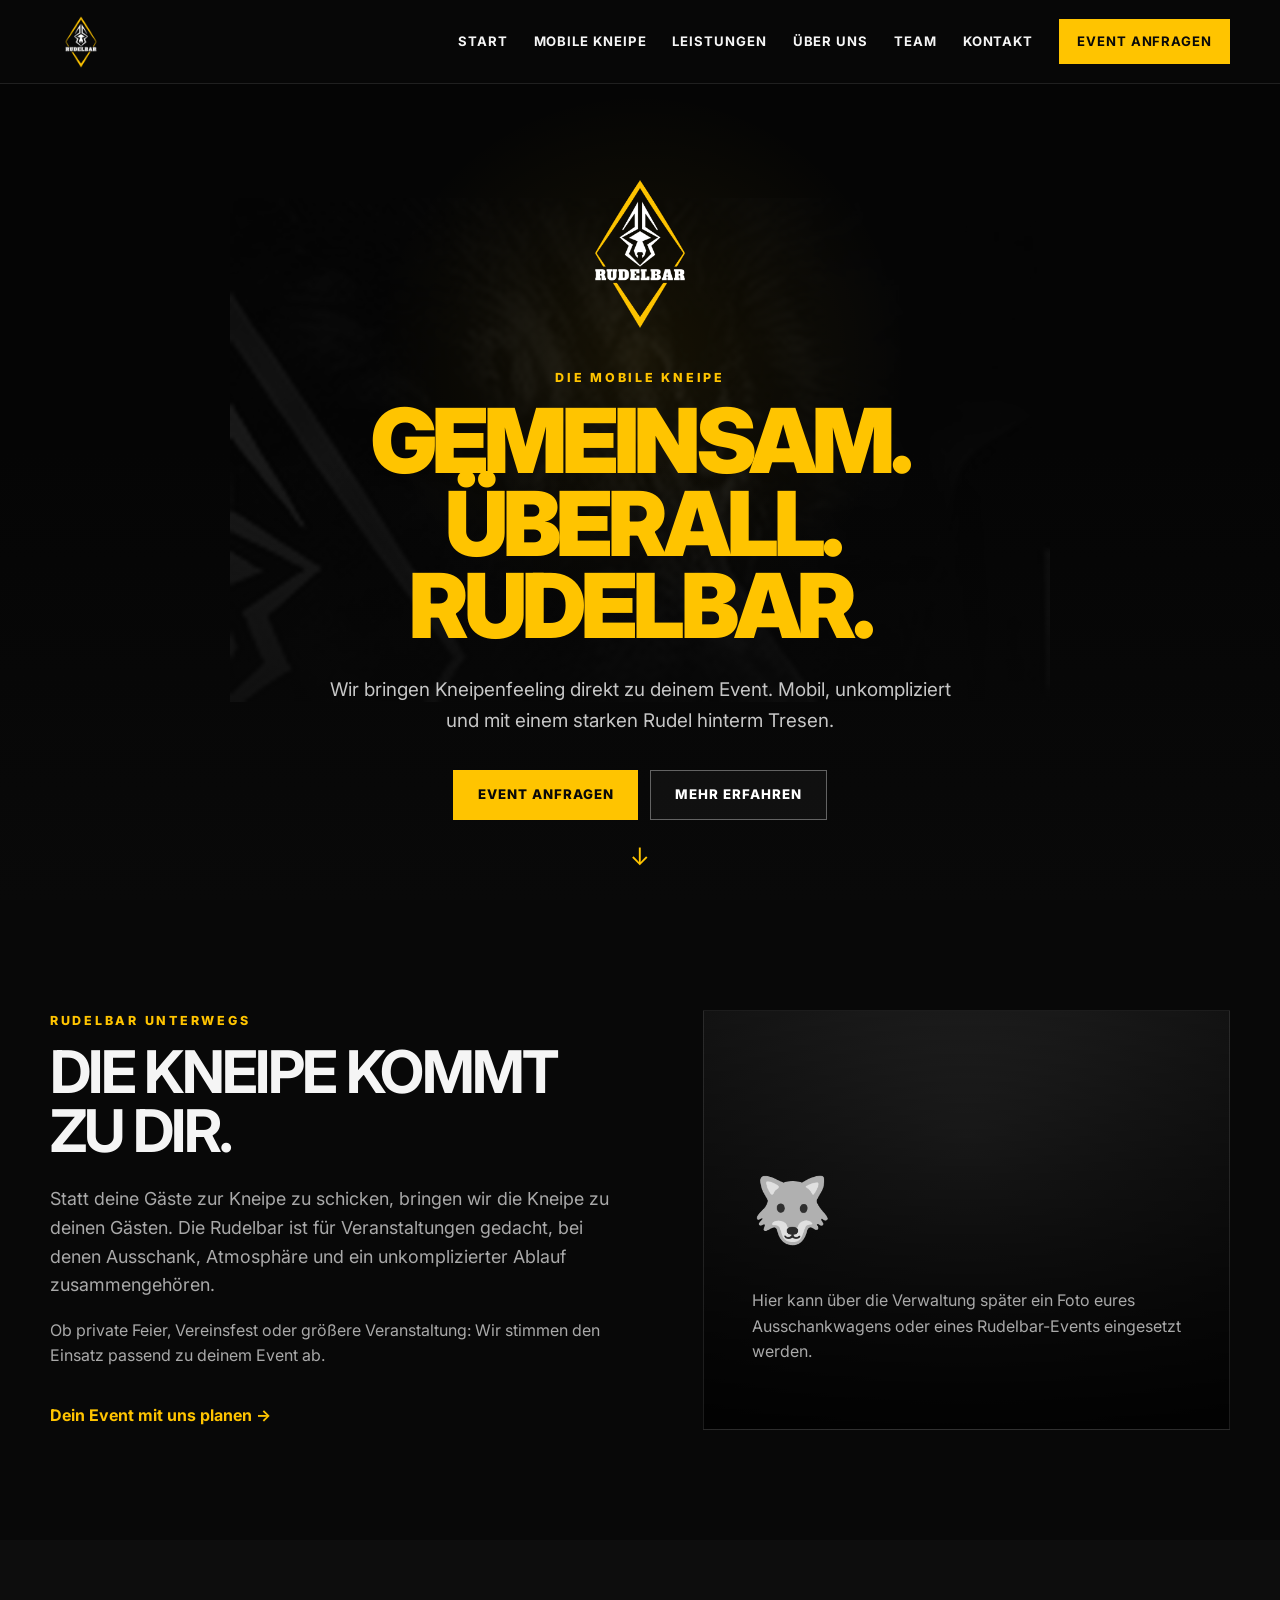
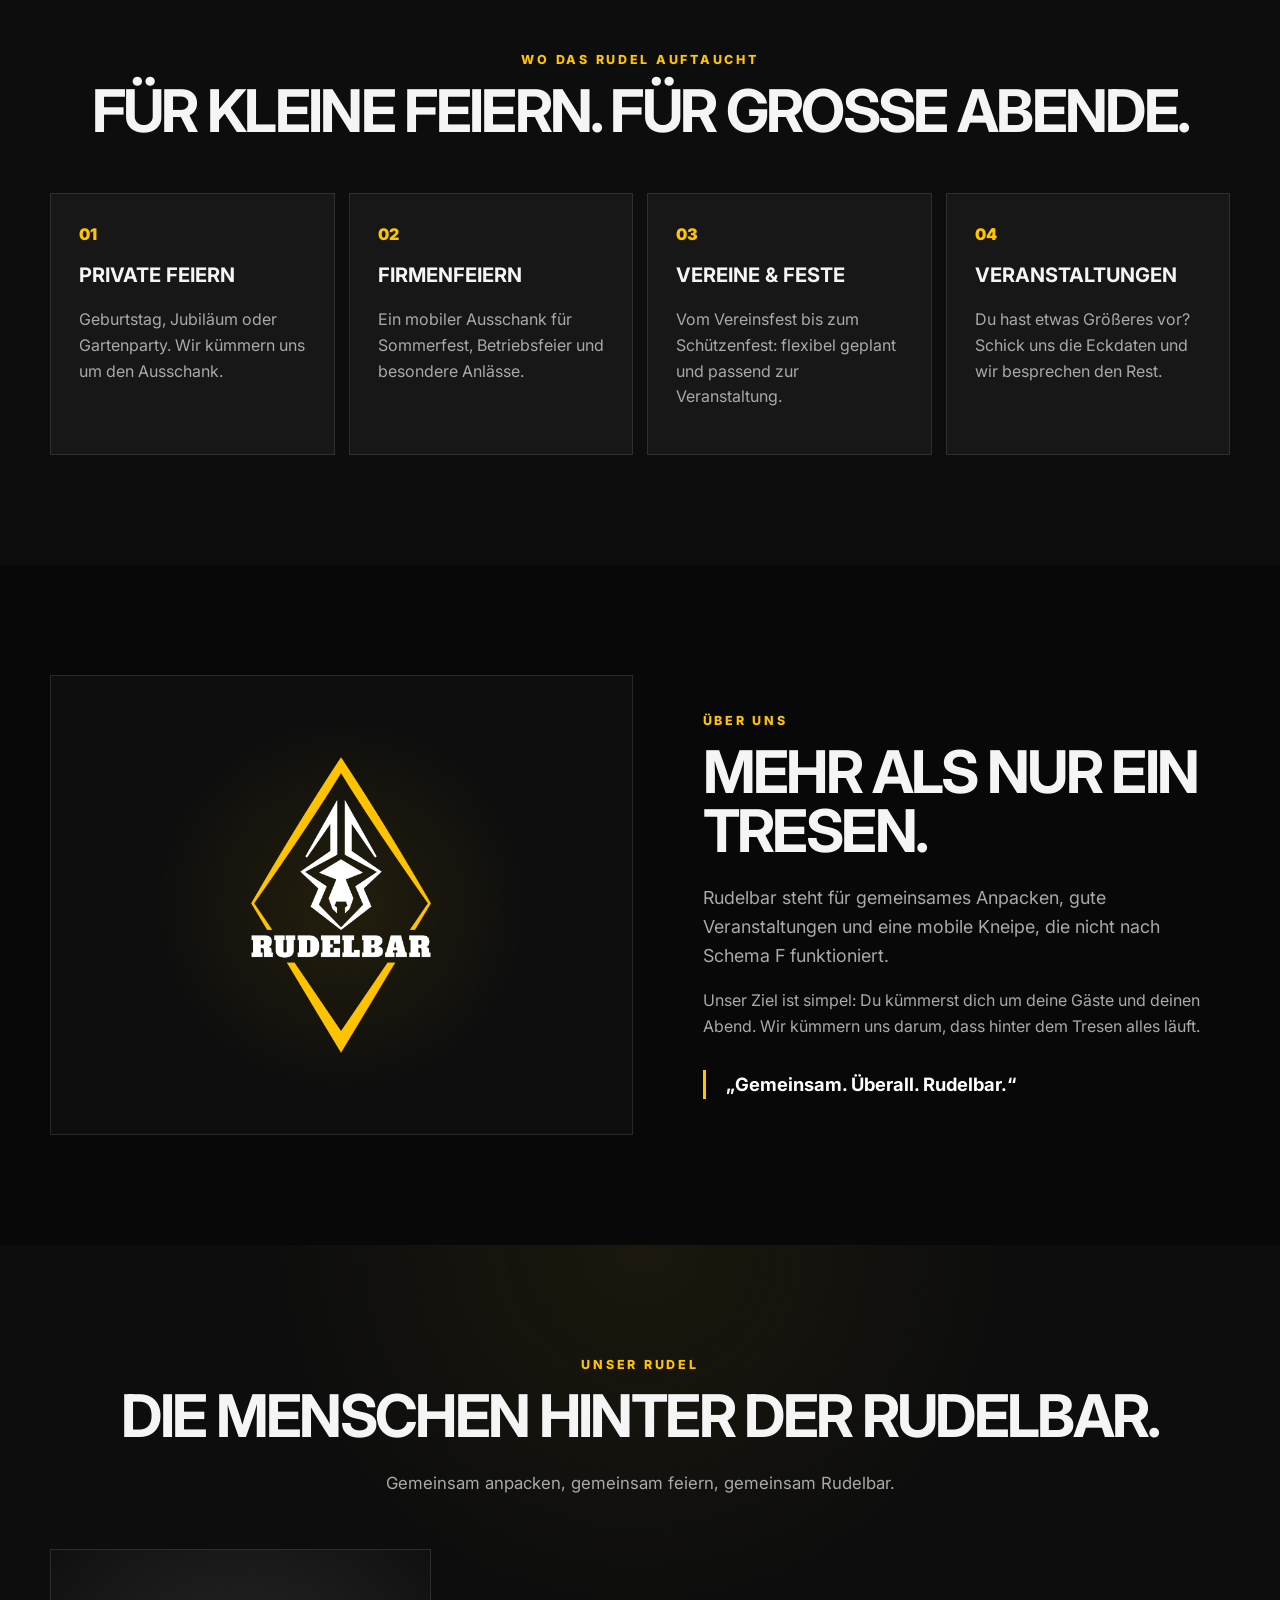
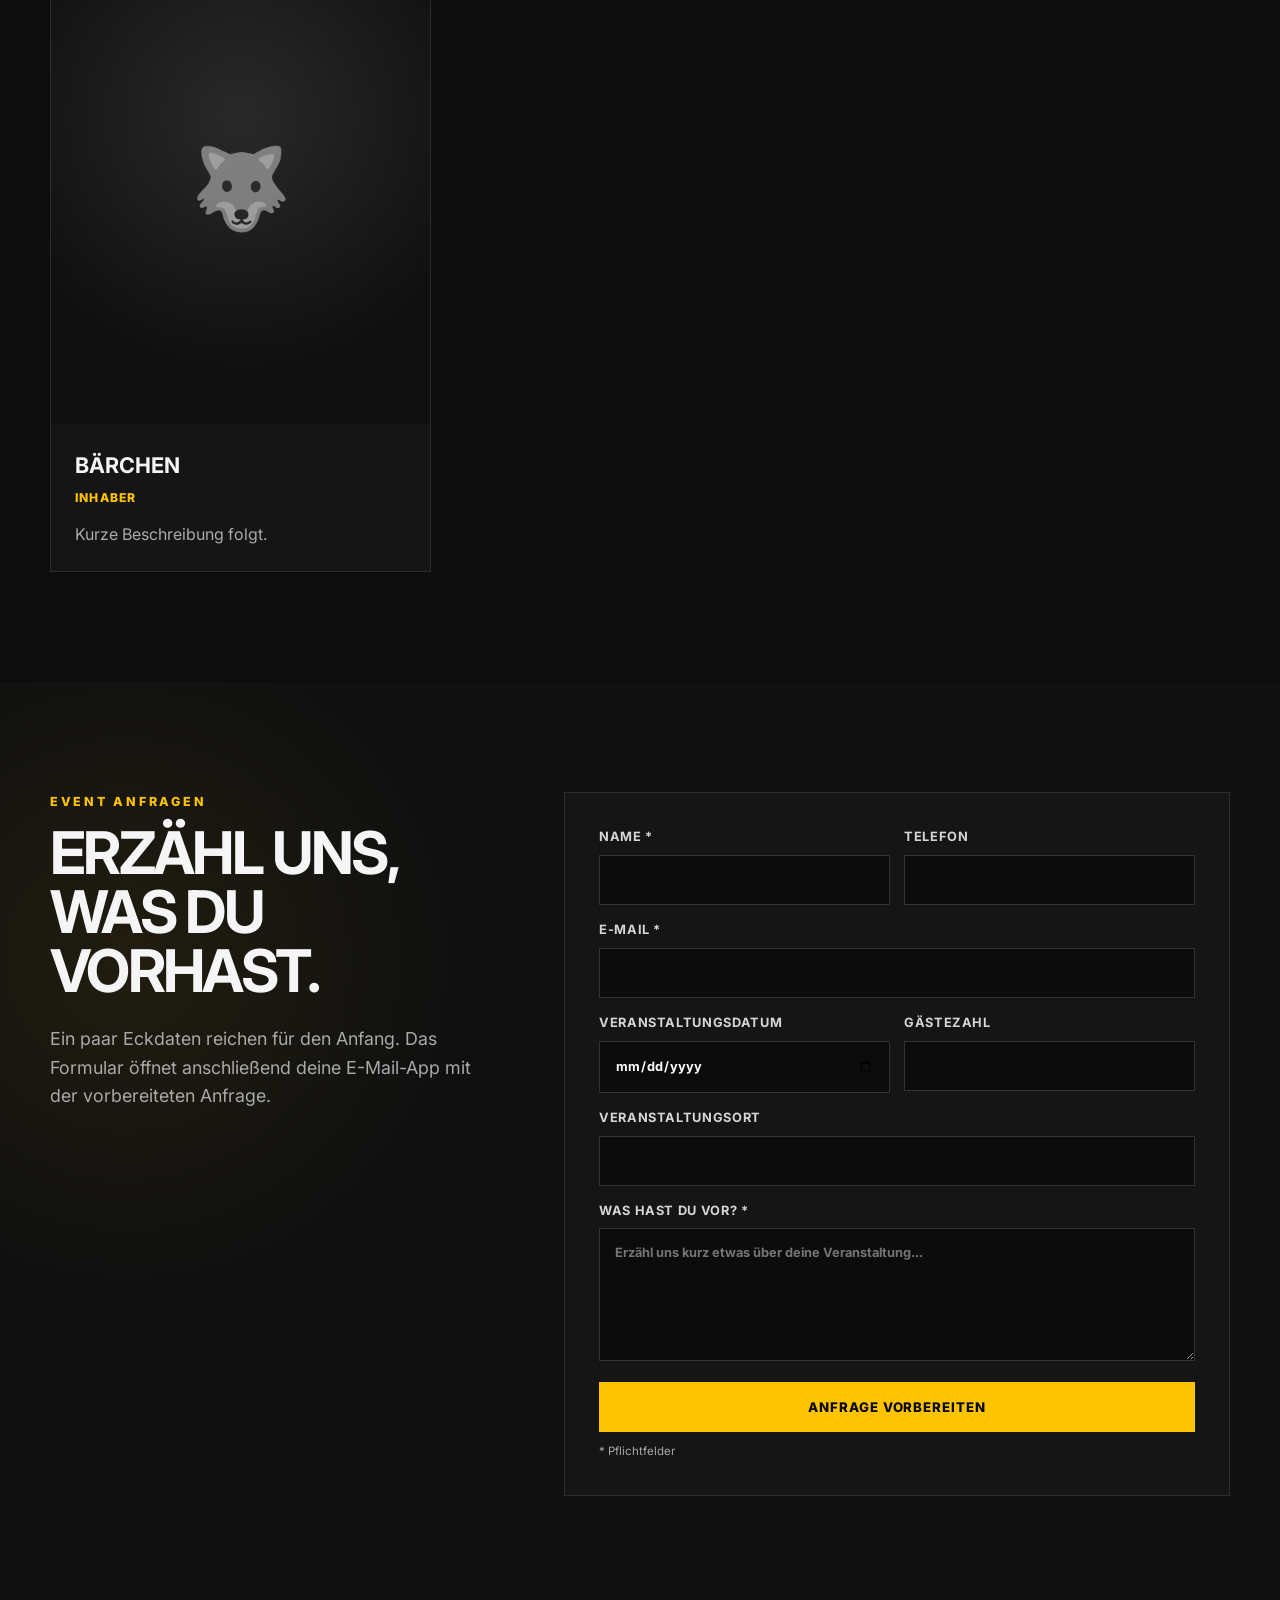
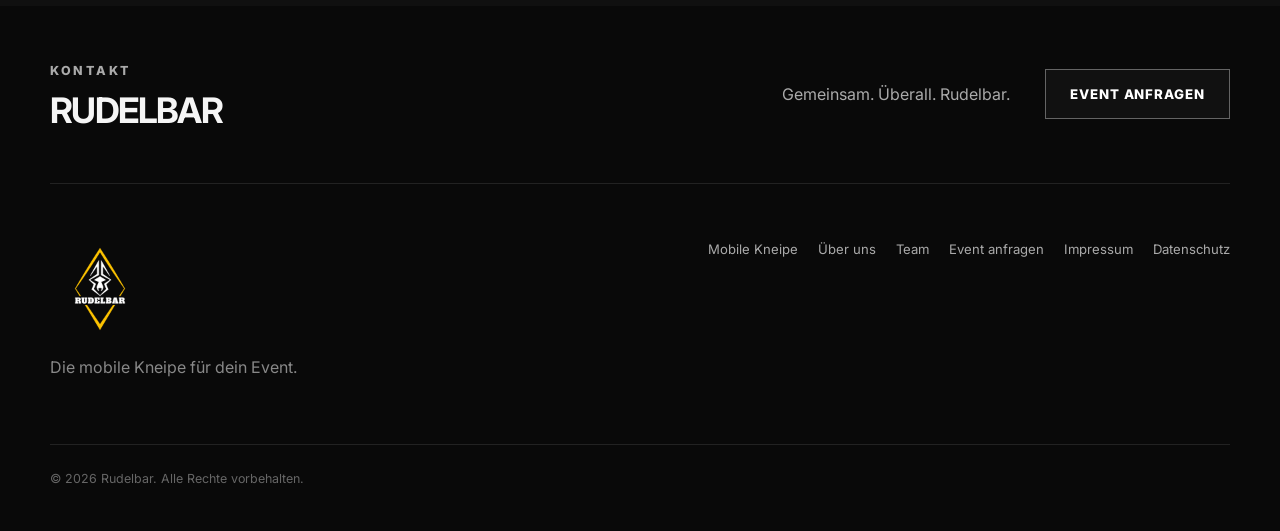
==== commit 146f9240: "Add files via upload" ====
--- a/index.html
+++ b/index.html
@@ -21,6 +21,7 @@
       <a data-section-link="mobileKneipe" href="#mobile-kneipe">Mobile Kneipe</a>
       <a href="#leistungen">Leistungen</a>
       <a href="#ueber-uns">Über uns</a>
+      <a data-section-link="team" href="#team">Team</a>
       <a href="#kontakt">Kontakt</a>
       <a class="nav-cta" href="#anfrage">Event anfragen</a>
     </nav>
@@ -80,6 +81,16 @@
       </div>
     </section>
 
+
+    <section class="section team-section" id="team" data-section="team">
+      <div class="section-inner">
+        <p class="eyebrow centered" data-content="team.eyebrow"></p>
+        <h2 class="centered" data-content="team.headline"></h2>
+        <p class="team-intro centered" data-content="team.text"></p>
+        <div class="team-grid" id="teamGrid"></div>
+      </div>
+    </section>
+
     <section class="section request-section" id="anfrage">
       <div class="section-inner request-grid">
         <div>
@@ -120,6 +131,7 @@
     <div class="footer-links">
       <a href="#mobile-kneipe">Mobile Kneipe</a>
       <a href="#ueber-uns">Über uns</a>
+      <a data-section-link="team" href="#team">Team</a>
       <a href="#anfrage">Event anfragen</a>
       <a href="impressum.html">Impressum</a>
       <a href="datenschutz.html">Datenschutz</a>
--- a/style.css
+++ b/style.css
@@ -501,3 +501,94 @@
   .site-footer { grid-template-columns: 1fr; }
   .footer-links { justify-content: flex-start; flex-direction: column; gap: 12px; }
 }
+
+
+/* V4 – Team / Unser Rudel */
+.team-section {
+  background:
+    radial-gradient(circle at 50% 0%, rgba(255,196,0,.06), transparent 30%),
+    #0d0d0d;
+}
+
+.team-intro {
+  max-width: 720px;
+  margin: 0 auto;
+  color: #aaa;
+  font-size: 1.05rem;
+}
+
+.team-grid {
+  display: grid;
+  grid-template-columns: repeat(3, 1fr);
+  gap: 18px;
+  margin-top: 52px;
+}
+
+.team-card {
+  overflow: hidden;
+  border: 1px solid var(--line);
+  background: #151515;
+  transition: transform .2s ease, border-color .2s ease;
+}
+
+.team-card:hover {
+  transform: translateY(-5px);
+  border-color: rgba(255,196,0,.55);
+}
+
+.team-photo {
+  position: relative;
+  aspect-ratio: 4 / 5;
+  overflow: hidden;
+  background:
+    radial-gradient(circle at 50% 35%, #292929, #101010 70%);
+}
+
+.team-photo img {
+  width: 100%;
+  height: 100%;
+  object-fit: cover;
+  object-position: center;
+}
+
+.team-placeholder {
+  width: 100%;
+  height: 100%;
+  display: grid;
+  place-items: center;
+  font-size: 5rem;
+  filter: grayscale(1);
+  opacity: .65;
+}
+
+.team-body {
+  padding: 24px;
+}
+
+.team-body h3 {
+  margin: 0;
+  font-size: 1.35rem;
+}
+
+.team-role {
+  margin: 6px 0 14px !important;
+  color: var(--yellow) !important;
+  font-size: .76rem;
+  font-weight: 800;
+  text-transform: uppercase;
+  letter-spacing: .1em;
+}
+
+.team-description {
+  margin: 0 !important;
+  color: #aaa !important;
+}
+
+@media (max-width: 900px) {
+  .team-grid { grid-template-columns: repeat(2, 1fr); }
+}
+
+@media (max-width: 560px) {
+  .team-grid { grid-template-columns: 1fr; }
+  .team-photo { aspect-ratio: 5 / 4; }
+}
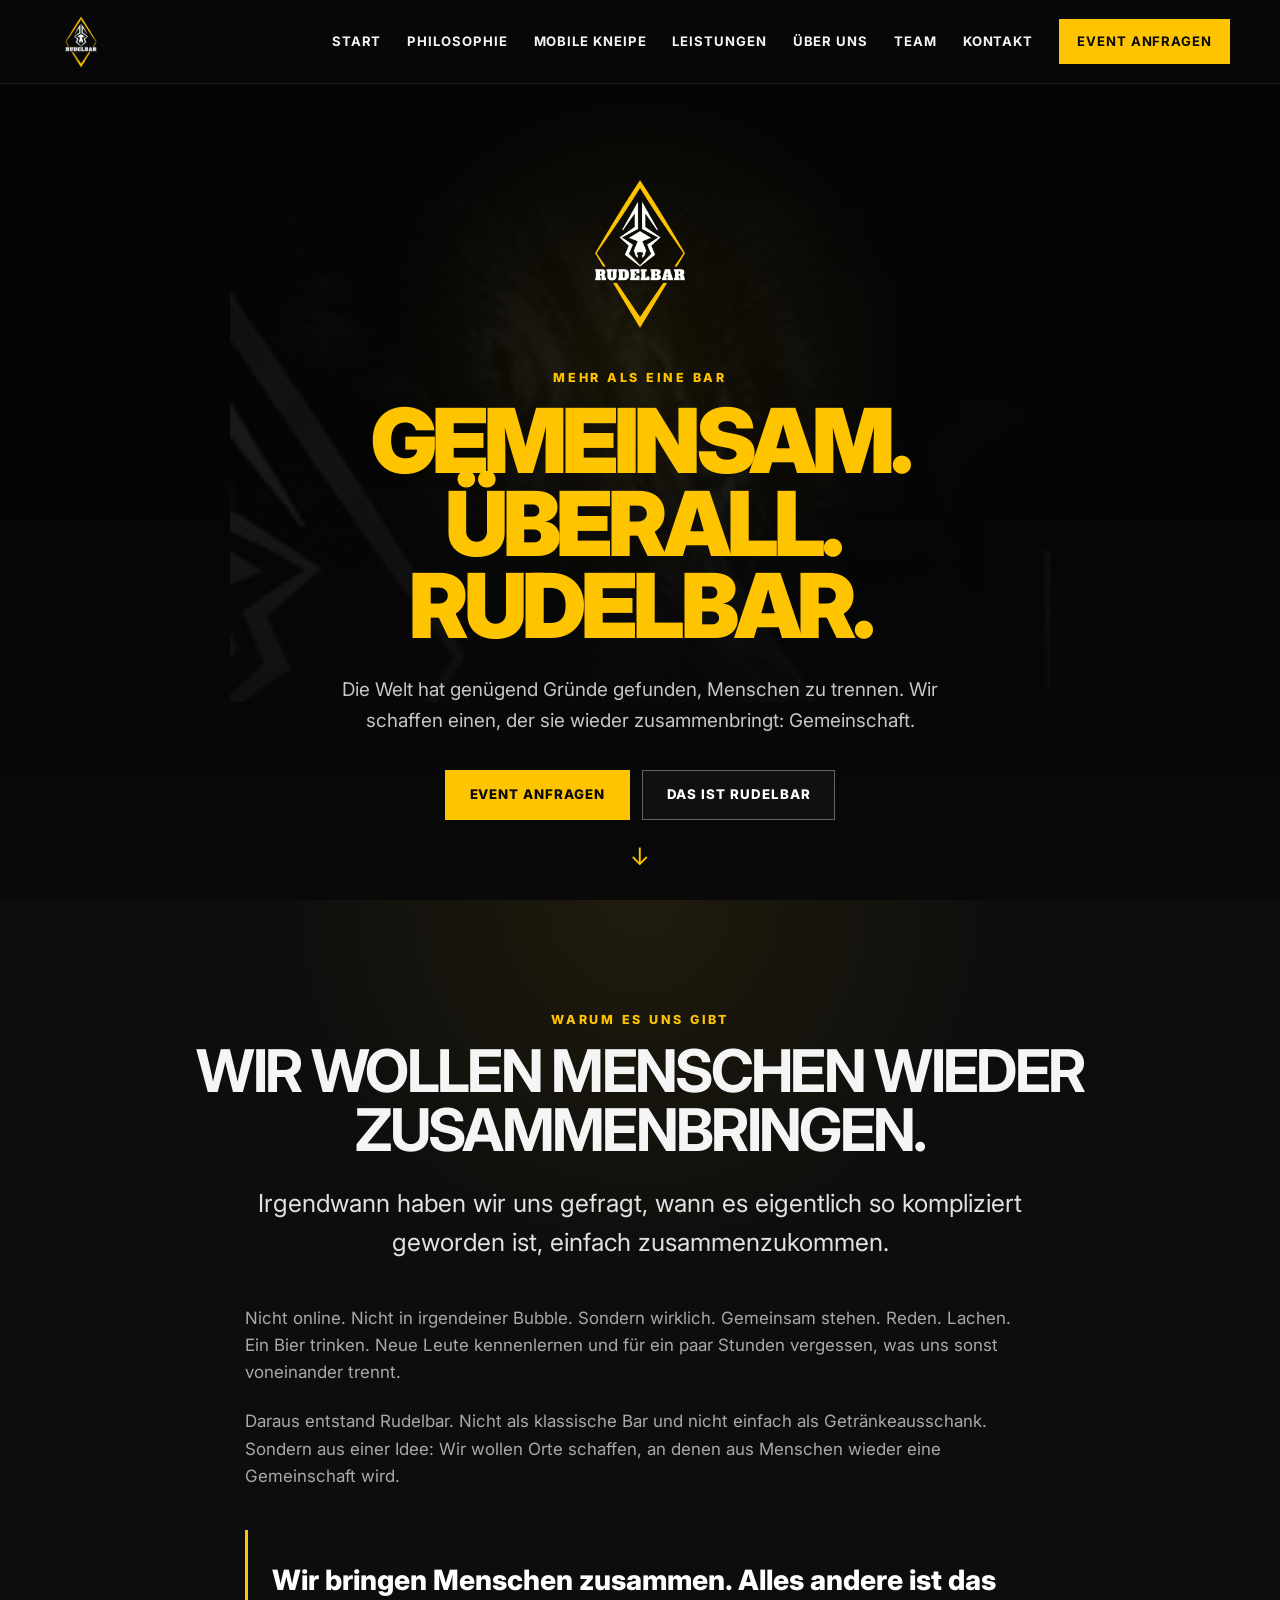
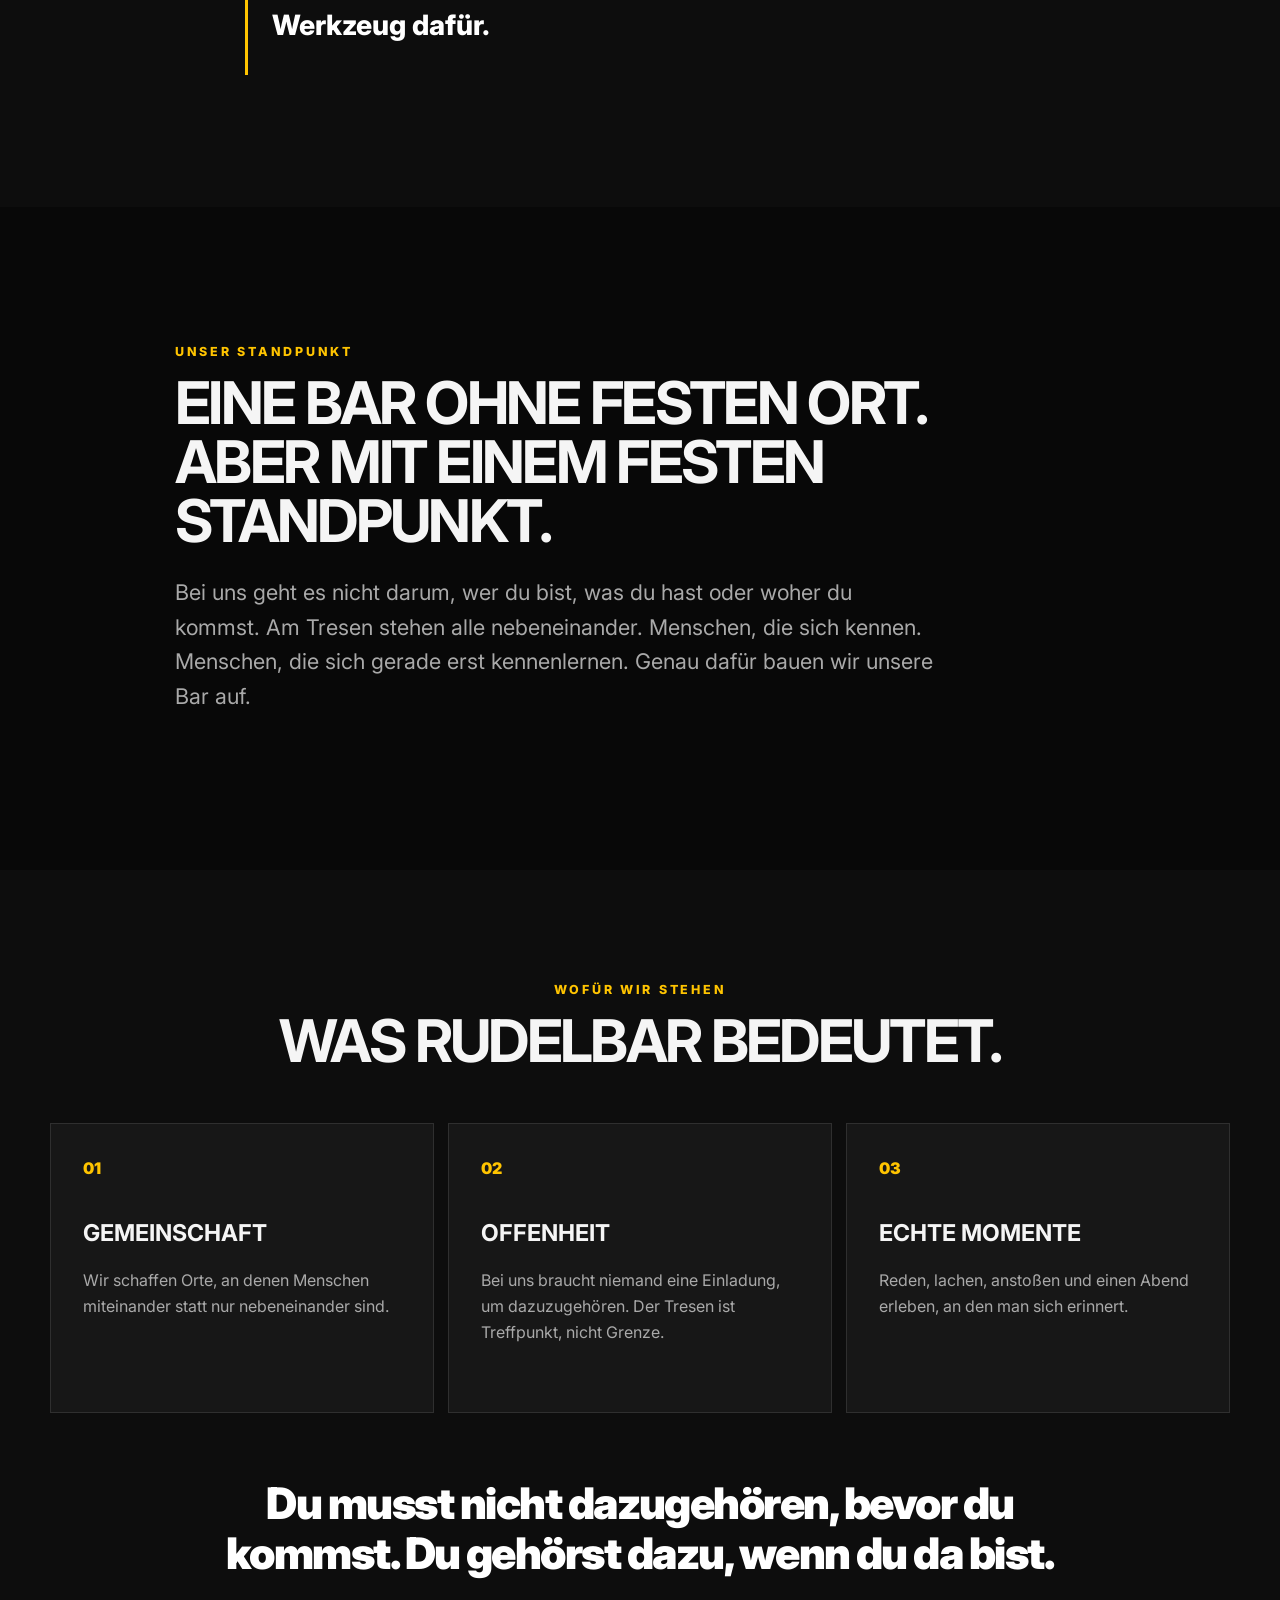
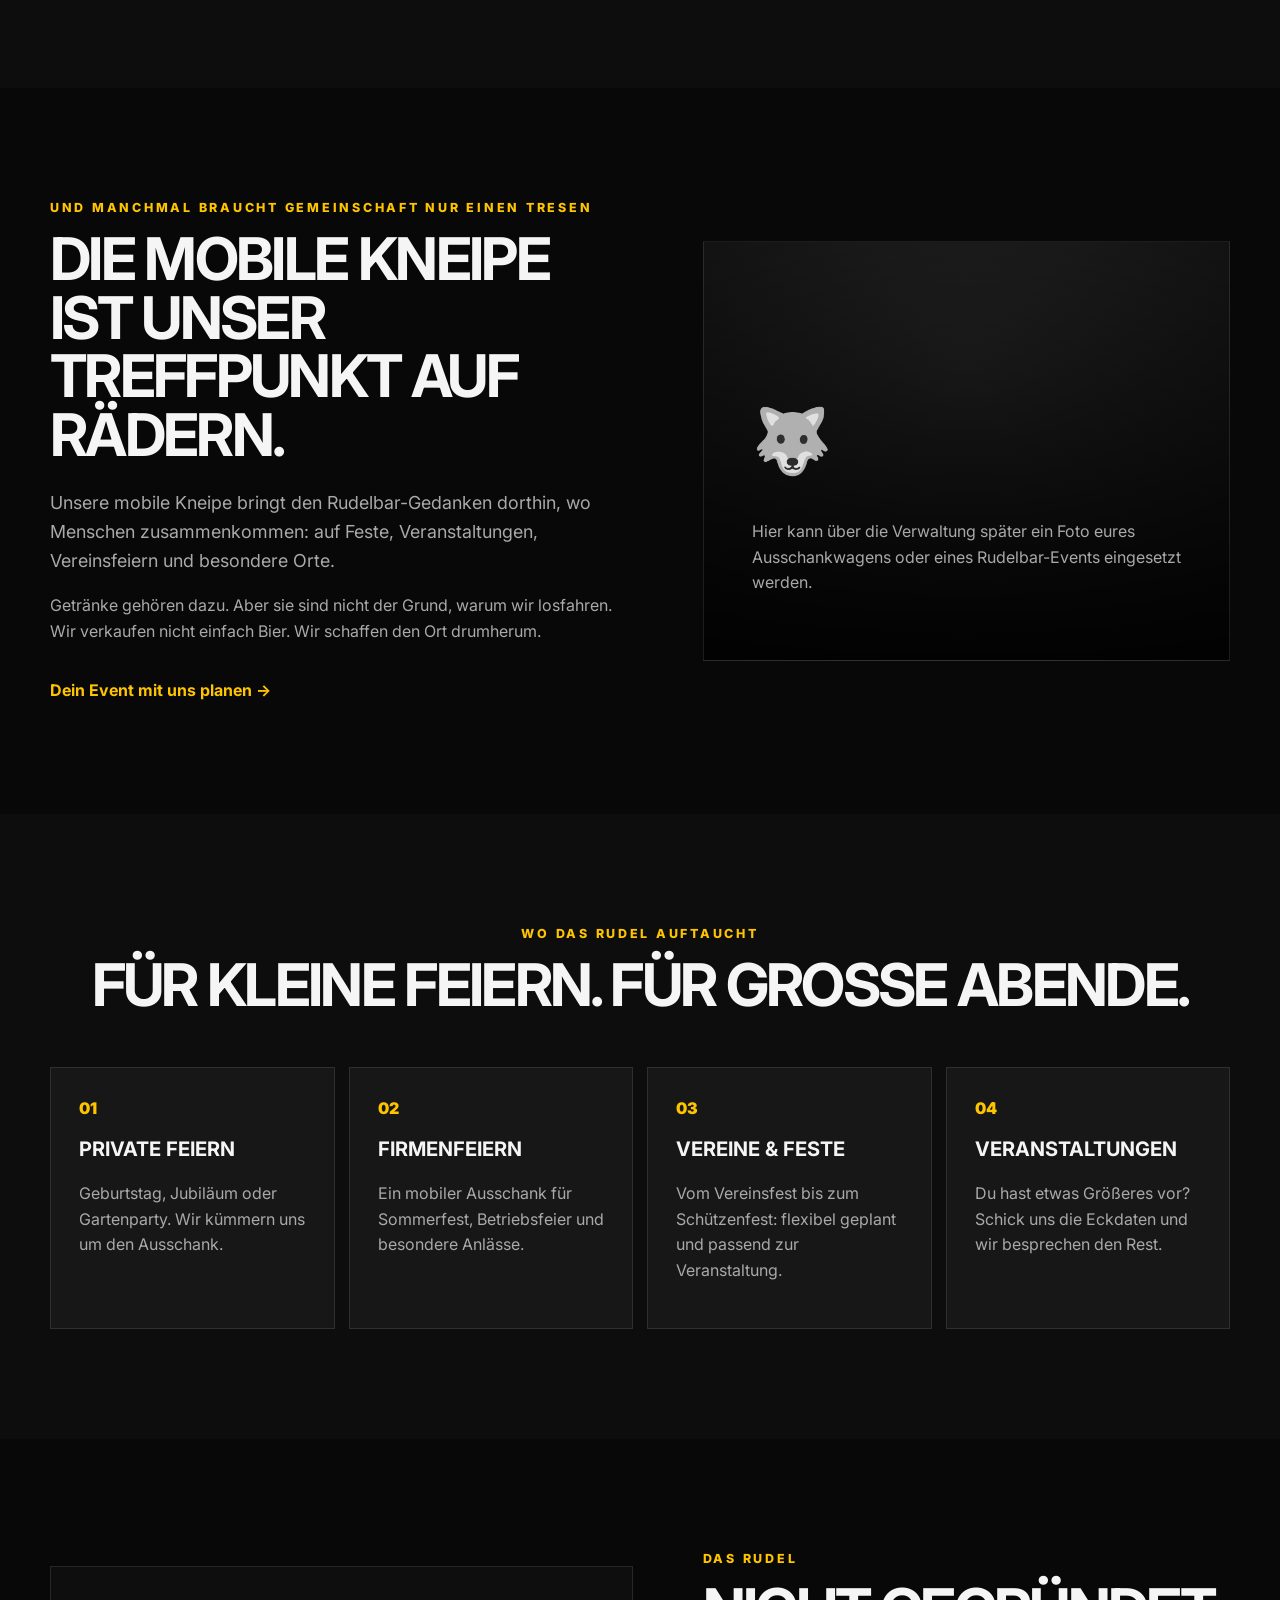
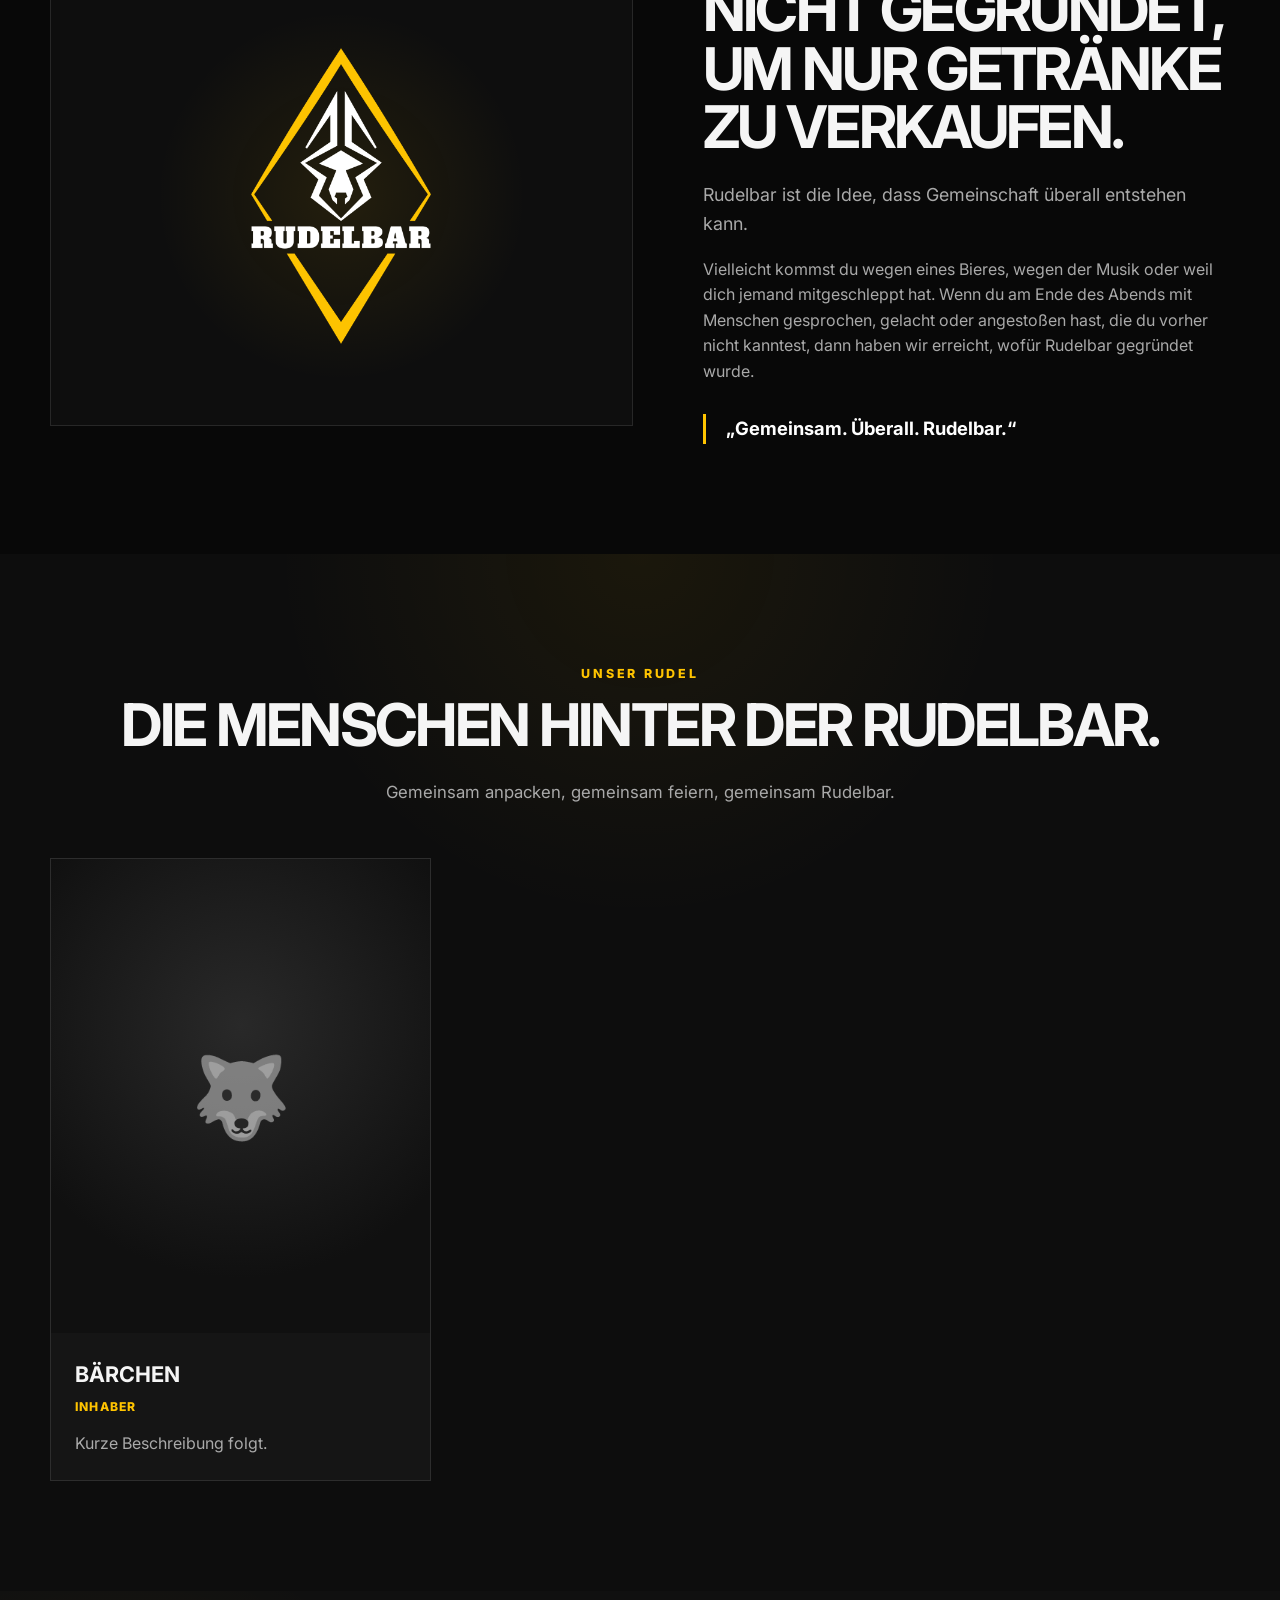
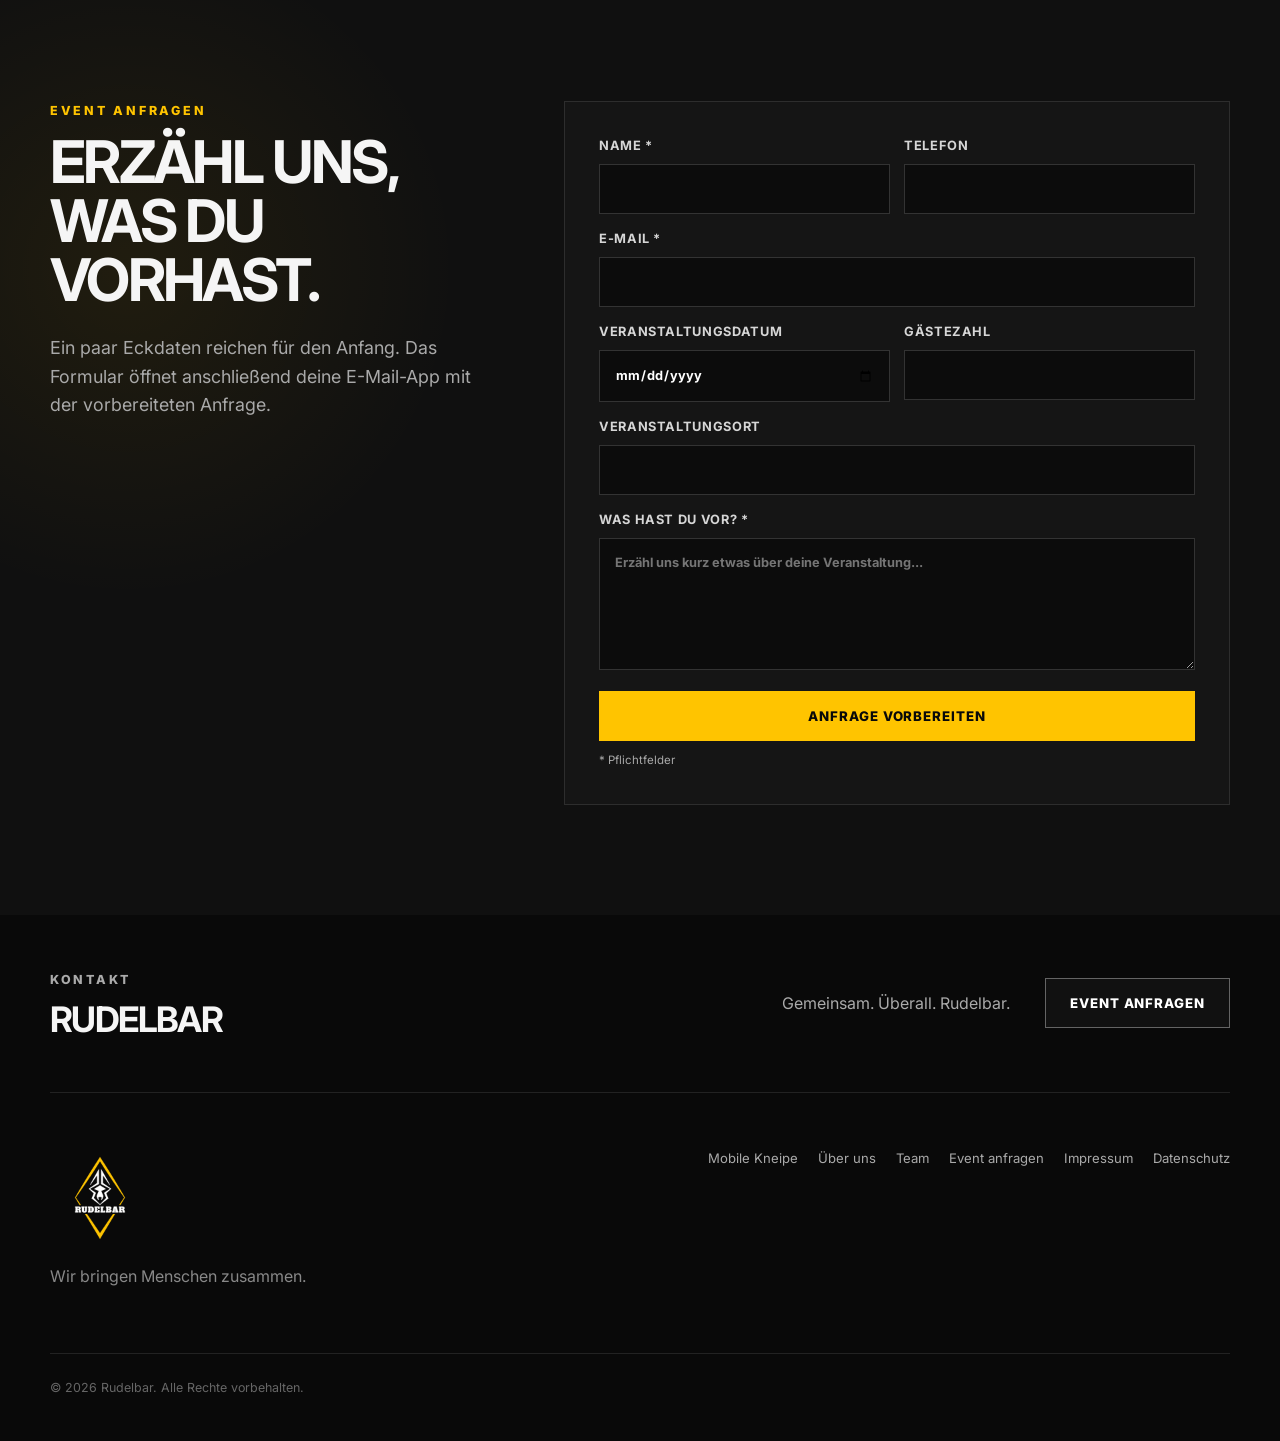
==== commit 53161be7: "Add files via upload" ====
--- a/index.html
+++ b/index.html
@@ -4,8 +4,8 @@
   <meta charset="UTF-8">
   <meta name="viewport" content="width=device-width, initial-scale=1.0">
   <meta name="theme-color" content="#090909">
-  <meta name="description" content="Rudelbar – die mobile Kneipe für dein Event. Gemeinsam. Überall. Rudelbar.">
-  <title>Rudelbar | Die mobile Kneipe für dein Event</title>
+  <meta name="description" content="Rudelbar bringt Menschen zusammen. Gemeinschaft, echte Begegnungen und eine mobile Kneipe als Ort dafür. Gemeinsam. Überall. Rudelbar.">
+  <title>Rudelbar | Gemeinschaft. Gemeinsam. Überall.</title>
   <link rel="stylesheet" href="style.css">
 </head>
 <body>
@@ -18,6 +18,7 @@
     </button>
     <nav class="main-nav" aria-label="Hauptnavigation">
       <a href="#start">Start</a>
+      <a href="#philosophie">Philosophie</a>
       <a data-section-link="mobileKneipe" href="#mobile-kneipe">Mobile Kneipe</a>
       <a href="#leistungen">Leistungen</a>
       <a href="#ueber-uns">Über uns</a>
@@ -38,10 +39,44 @@
         <p class="hero-copy" data-content="hero.text"></p>
         <div class="hero-actions">
           <a class="button button-primary" href="#anfrage" data-content="hero.primaryButton"></a>
-          <a class="button button-secondary" href="#mobile-kneipe" data-content="hero.secondaryButton"></a>
+          <a class="button button-secondary" href="#philosophie" data-content="hero.secondaryButton"></a>
         </div>
       </div>
-      <a class="scroll-hint" href="#mobile-kneipe" aria-label="Weiter">↓</a>
+      <a class="scroll-hint" href="#philosophie" aria-label="Weiter">↓</a>
+    </section>
+
+    <section class="section philosophy-section" id="philosophie">
+      <div class="section-inner philosophy-intro">
+        <p class="eyebrow centered" data-content="philosophy.eyebrow"></p>
+        <h2 class="centered" data-content="philosophy.headline"></h2>
+        <p class="philosophy-lead centered" data-content="philosophy.lead"></p>
+        <div class="story-copy">
+          <p data-content="philosophy.text1"></p>
+          <p data-content="philosophy.text2"></p>
+          <p class="story-emphasis" data-content="philosophy.emphasis"></p>
+        </div>
+      </div>
+    </section>
+
+    <section class="section section-dark statement-section">
+      <div class="section-inner statement-inner">
+        <p class="eyebrow" data-content="statement.eyebrow"></p>
+        <h2 data-content="statement.headline"></h2>
+        <p class="lead" data-content="statement.text"></p>
+      </div>
+    </section>
+
+    <section class="section values-section">
+      <div class="section-inner">
+        <p class="eyebrow centered" data-content="values.eyebrow"></p>
+        <h2 class="centered" data-content="values.headline"></h2>
+        <div class="value-grid">
+          <article class="value-card"><span>01</span><h3 data-content="values.communityTitle"></h3><p data-content="values.communityText"></p></article>
+          <article class="value-card"><span>02</span><h3 data-content="values.opennessTitle"></h3><p data-content="values.opennessText"></p></article>
+          <article class="value-card"><span>03</span><h3 data-content="values.momentsTitle"></h3><p data-content="values.momentsText"></p></article>
+        </div>
+        <p class="belonging-line" data-content="values.closing"></p>
+      </div>
     </section>
 
     <section class="section section-dark" id="mobile-kneipe" data-section="mobileKneipe">
@@ -126,7 +161,7 @@
   <footer class="site-footer">
     <div class="footer-brand">
       <img src="logo-haupt.png" alt="Rudelbar">
-      <p>Die mobile Kneipe für dein Event.</p>
+      <p>Wir bringen Menschen zusammen.</p>
     </div>
     <div class="footer-links">
       <a href="#mobile-kneipe">Mobile Kneipe</a>
--- a/style.css
+++ b/style.css
@@ -267,6 +267,31 @@
     linear-gradient(to top, rgba(0,0,0,.9), rgba(0,0,0,.2)),
     radial-gradient(circle at 50% 30%, #282828, #111);
 }
+.visual-card { position: relative; overflow: hidden; }
+.visual-card > *:not(.cms-mobile-image) { position: relative; z-index: 2; }
+.cms-mobile-image {
+  position: absolute;
+  inset: 0;
+  width: 100%;
+  height: 100%;
+  object-fit: cover;
+  z-index: 0;
+}
+.visual-card.has-cms-image::after {
+  content: "";
+  position: absolute;
+  inset: 0;
+  background: linear-gradient(to top, rgba(0,0,0,.30), rgba(0,0,0,.06));
+  z-index: 1;
+  pointer-events: none;
+}
+
+/* Sobald ein CMS-Foto vorhanden ist, keine Platzhalter-Texte oder Emojis darüberlegen. */
+.visual-card.has-cms-image .visual-mark,
+.visual-card.has-cms-image #mobilePlaceholder {
+  display: none;
+}
+
 
 .visual-mark {
   font-size: 4rem;
@@ -592,3 +617,25 @@
   .team-grid { grid-template-columns: 1fr; }
   .team-photo { aspect-ratio: 5 / 4; }
 }
+
+
+/* V9 – Rudelbar Philosophie / Storytelling */
+.philosophy-section {
+  background: radial-gradient(circle at 50% 0%, rgba(255,196,0,.08), transparent 34%), #0d0d0d;
+}
+.philosophy-intro { max-width: 960px; }
+.philosophy-lead { max-width: 820px; margin: 0 auto 42px; color: #e1e1e1 !important; font-size: clamp(1.2rem, 2.2vw, 1.55rem); }
+.story-copy { max-width: 790px; margin: 0 auto; font-size: 1.06rem; }
+.story-copy p { margin: 0 0 22px; }
+.story-emphasis { margin-top: 40px !important; padding: 28px 0 28px 24px; border-left: 3px solid var(--yellow); color: white !important; font-size: clamp(1.25rem, 2.5vw, 1.75rem); font-weight: 800; }
+.statement-section { padding-top: 135px; padding-bottom: 135px; }
+.statement-inner { max-width: 930px; }
+.statement-inner h2 { max-width: 900px; }
+.statement-inner .lead { max-width: 760px; font-size: clamp(1.12rem, 2vw, 1.35rem); }
+.values-section { background: #0d0d0d; }
+.value-grid { display: grid; grid-template-columns: repeat(3,1fr); gap: 14px; margin-top: 52px; }
+.value-card { min-height: 290px; padding: 32px; border: 1px solid var(--line); background: var(--panel); }
+.value-card > span { color: var(--yellow); font-weight: 900; }
+.value-card h3 { margin-top: 34px; font-size: 1.45rem; }
+.belonging-line { max-width: 920px; margin: 65px auto 0 !important; color: white !important; text-align: center; font-size: clamp(1.55rem, 3.4vw, 2.8rem); line-height: 1.15; font-weight: 900; letter-spacing: -.035em; }
+@media (max-width: 760px) { .value-grid { grid-template-columns: 1fr; } .value-card { min-height: auto; } .statement-section { padding-top: 90px; padding-bottom: 90px; } }
